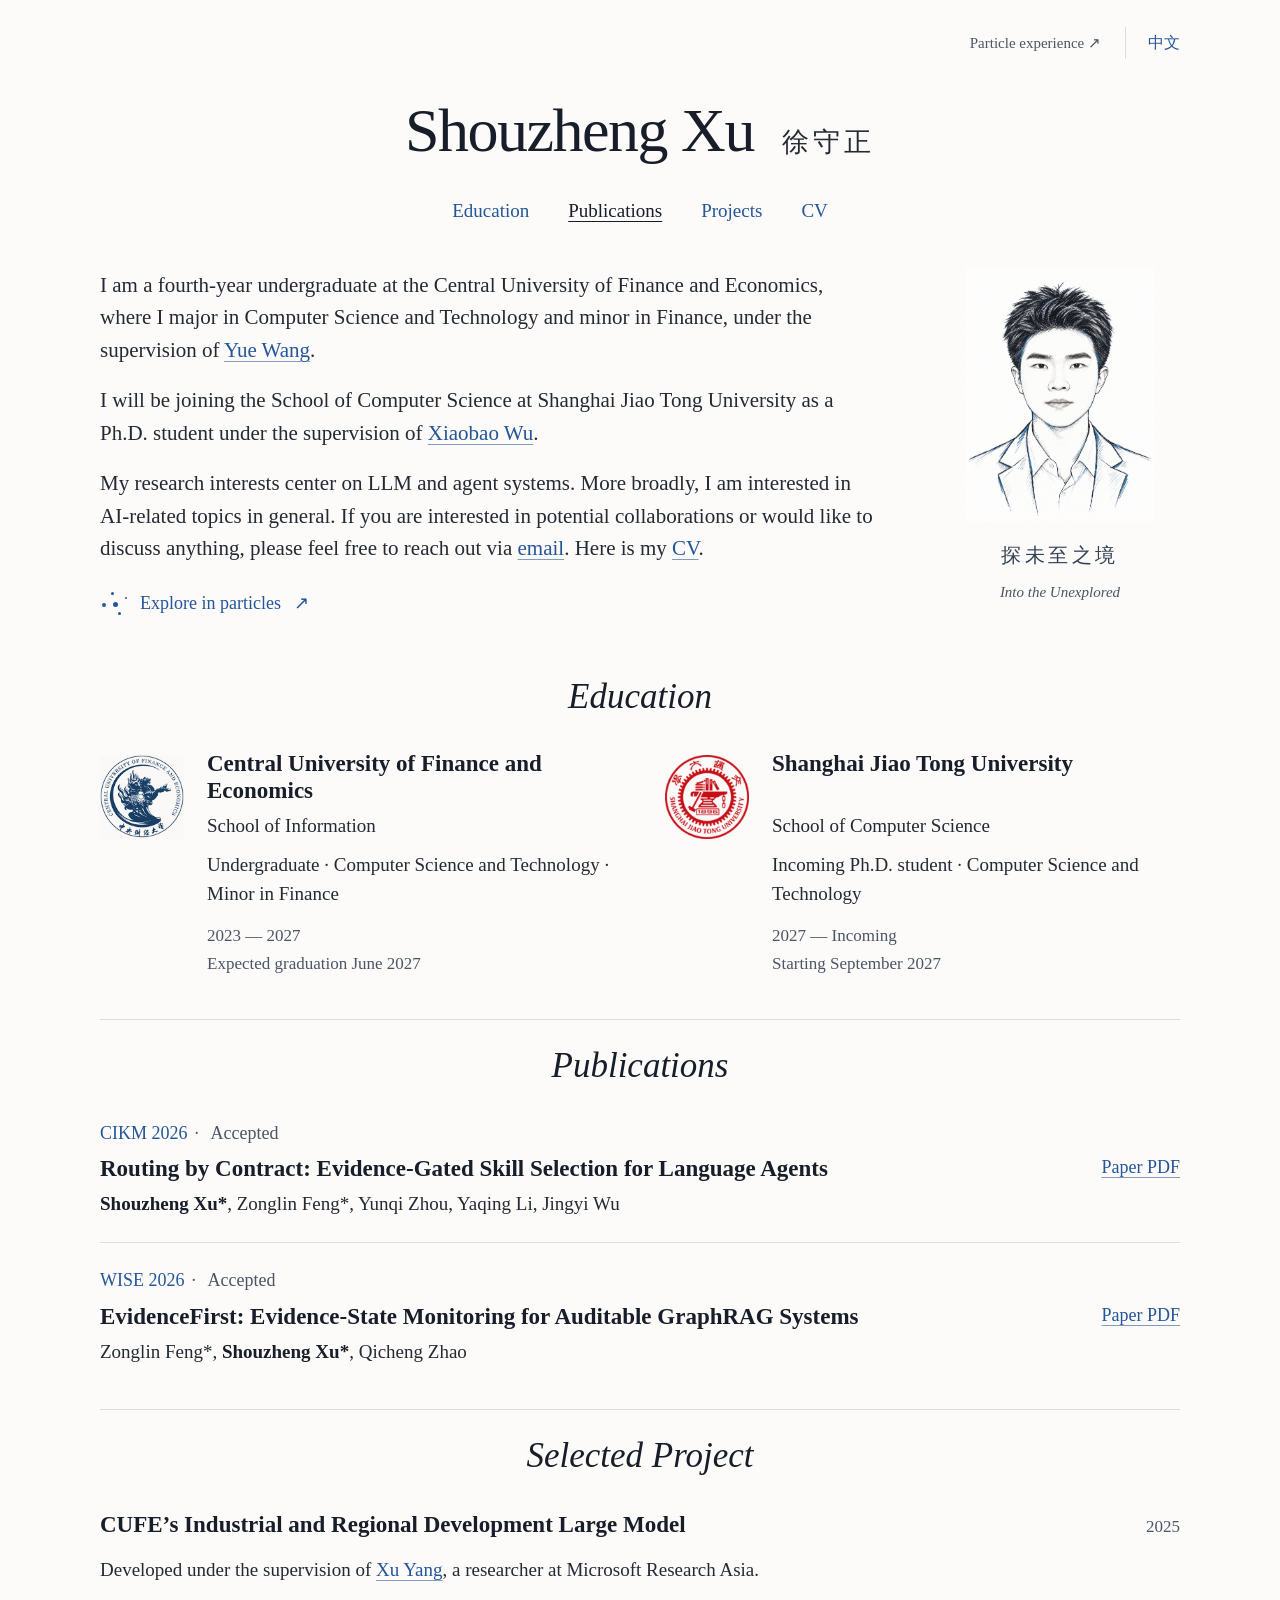
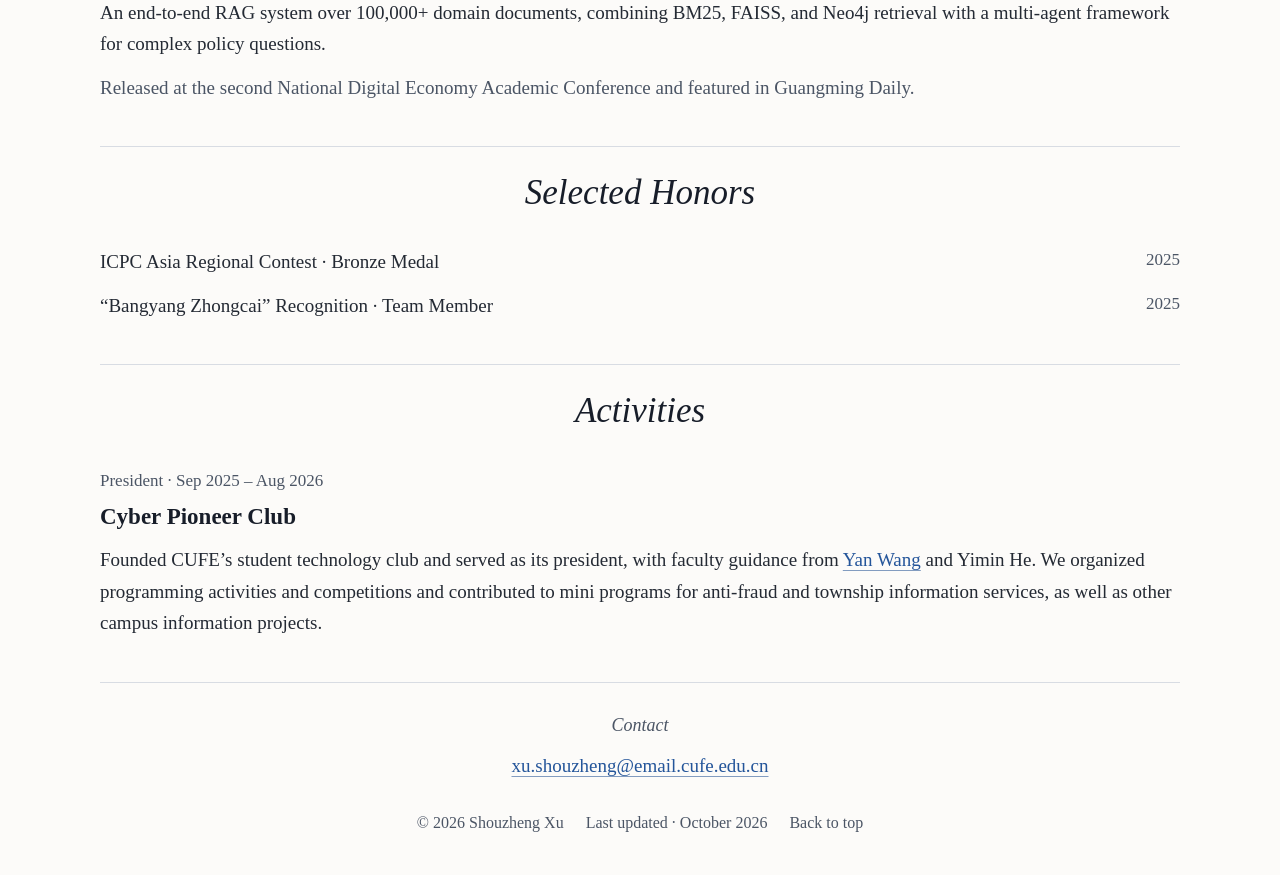
==== index.html @ 90532479 "Add private Umami analytics for site page views" ====
<!doctype html>
<html lang="en">
<head>
  <meta charset="utf-8">
  <meta name="viewport" content="width=device-width, initial-scale=1">
  <meta name="description" content="Shouzheng Xu, a computer science undergraduate at CUFE, interested in LLM and agent systems.">
  <meta name="theme-color" content="#fcfbf9">
  <meta property="og:title" content="Shouzheng Xu · 徐守正">
  <meta property="og:description" content="Research interests in LLM and agent systems.">
  <meta property="og:type" content="website">
  <meta property="og:url" content="https://shouzhengxu.github.io/">
  <link rel="canonical" href="https://shouzhengxu.github.io/">
  <link rel="icon" href="assets/favicon.svg?v=2" type="image/svg+xml">
  <link rel="stylesheet" href="typography.css?v=20261101">
  <link rel="stylesheet" href="styles.css?v=20261101">
  <script src="site.js?v=20261029" defer></script>
  <script src="analytics.js?v=20261102" defer></script>
  <title>Shouzheng Xu · 徐守正</title>
</head>
<body class="home-page">
  <a class="skip-link" href="#main"><span data-lang="en">Skip to content</span><span data-lang="zh">跳至正文</span></a>
  <header id="about" class="site-header" aria-labelledby="name">
    <div class="header-inner">
      <div class="page-tools"><a class="quiet-experience" href="experience.html"><span data-lang="en">Particle experience</span><span data-lang="zh">粒子漫游</span> <span aria-hidden="true">↗</span></a><button type="button" class="language-toggle" data-language-toggle aria-label="切换为中文">中文</button></div>

    </div>
  </header>

  <main id="main" class="page-shell">
    <section class="hero" aria-label="Introduction" data-label-en="Introduction" data-label-zh="个人简介">
      <div class="hero-heading">
      <h1 id="name">Shouzheng Xu<span class="chinese-name" lang="zh-CN">徐守正</span></h1>
      <nav aria-label="Main navigation" data-label-en="Main navigation" data-label-zh="主导航">
        <a href="#education"><span data-lang="en">Education</span><span data-lang="zh">教育经历</span></a>
        <a href="#research"><span data-lang="en">Publications</span><span data-lang="zh">学术论文</span></a>
        <a href="#projects"><span data-lang="en">Projects</span><span data-lang="zh">研究项目</span></a>
        <a href="cv.html"><span data-lang="en">CV</span><span data-lang="zh">简历</span></a>
      </nav>
      </div>
      <div class="hero-copy">
        <p class="bio"><span data-lang="en">I am a fourth-year undergraduate at the Central University of Finance and Economics, where I major in Computer Science and Technology and minor in Finance, under the supervision of <a href="https://scholar.google.com/citations?hl=zh-CN&amp;user=7Q6fTrMAAAAJ" target="_blank" rel="noopener noreferrer">Yue Wang</a>.</span><span data-lang="zh">我是中央财经大学计算机科学与技术专业的大四本科生，辅修金融学，导师为 <a href="https://scholar.google.com/citations?hl=zh-CN&amp;user=7Q6fTrMAAAAJ" target="_blank" rel="noopener noreferrer">王悦</a>老师。</span></p>
        <p class="next-step"><span data-lang="en">I will be joining the School of Computer Science at Shanghai Jiao Tong University as a Ph.D. student under the supervision of <a href="https://bobxwu.github.io/" target="_blank" rel="noopener noreferrer">Xiaobao Wu</a>.</span><span data-lang="zh">我将赴上海交通大学计算机学院攻读博士学位，在 <a href="https://bobxwu.github.io/" target="_blank" rel="noopener noreferrer">吴小宝</a>老师的指导下学习与研究。</span></p>
        <p class="research-intro"><span data-lang="en">My research interests center on LLM and agent systems. More broadly, I am interested in AI-related topics in general. If you are interested in potential collaborations or would like to discuss anything, please feel free to reach out via <a href="mailto:xu.shouzheng@email.cufe.edu.cn">email</a>. Here is my <a href="cv.html">CV</a>.</span><span data-lang="zh">我的研究兴趣主要围绕大语言模型与智能体系统，也广泛关注人工智能相关问题。欢迎通过<a href="mailto:xu.shouzheng@email.cufe.edu.cn">邮件</a>交流研究想法、探讨合作。这里是我的<a href="cv.html">简历</a>。</span></p>
        <a class="experience-link" href="experience.html"><span class="particle-mark" aria-hidden="true"><i></i><i></i><i></i><i></i><i></i></span><span data-lang="en">Explore in particles</span><span data-lang="zh">进入粒子空间</span><span class="link-arrow" aria-hidden="true">↗</span></a>
      </div>
      <figure class="hero-portrait"><a href="experience.html" aria-label="Explore the portrait in 3D particles" data-label-en="Explore the portrait in 3D particles" data-label-zh="在三维粒子中欣赏画像"><img src="assets/portrait-ink.png" alt="Ink portrait of Shouzheng Xu, with blue accents" data-alt-en="Ink portrait of Shouzheng Xu, with blue accents" data-alt-zh="徐守正的水墨肖像，以蓝色线条勾勒" width="1086" height="1448" fetchpriority="high"></a>
        <figcaption class="epigraph" aria-label="Personal motto" data-label-en="Personal motto" data-label-zh="座右铭">
          <blockquote lang="zh-CN">探未至之境</blockquote>
          <p data-lang="en">Into the Unexplored</p>
        </figcaption>
      </figure>
    </section>


    <section id="education" class="content-section" aria-labelledby="education-title">
      <div class="section-heading"><div><h2 id="education-title"><span data-lang="en">Education</span><span data-lang="zh">教育经历</span></h2></div></div>
      <div class="education-list">
        <article class="education-row">
          <img class="school-emblem" src="assets/cufe-emblem.jpg" alt="Central University of Finance and Economics emblem" data-alt-en="Central University of Finance and Economics emblem" data-alt-zh="中央财经大学校徽" width="250" height="250" loading="lazy">
          <div class="education-copy"><h3><span data-lang="en">Central University of Finance and Economics</span><span data-lang="zh">中央财经大学</span></h3><p class="school-faculty"><span data-lang="en">School of Information</span><span data-lang="zh">信息学院</span></p><p class="degree-line"><span data-lang="en">Undergraduate · Computer Science and Technology · Minor in Finance</span><span data-lang="zh">本科 · 计算机科学与技术 · 辅修金融学</span></p><span class="education-date">2023 — 2027</span><span class="admission-note"><span data-lang="en">Expected graduation June 2027</span><span data-lang="zh">预计于 2027 年 6 月毕业</span></span></div>
        </article>
        <article class="education-row">
          <img class="school-emblem" src="assets/sjtu-emblem.png" alt="Shanghai Jiao Tong University emblem" data-alt-en="Shanghai Jiao Tong University emblem" data-alt-zh="上海交通大学校徽" width="240" height="240" loading="lazy">
          <div class="education-copy"><h3><span data-lang="en">Shanghai Jiao Tong University</span><span data-lang="zh">上海交通大学</span></h3><p class="school-faculty"><span data-lang="en">School of Computer Science</span><span data-lang="zh">计算机学院</span></p><p class="degree-line"><span data-lang="en">Incoming Ph.D. student · Computer Science and Technology</span><span data-lang="zh">拟入学博士生 · 计算机科学与技术</span></p><span class="education-date"><span data-lang="en">2027 — Incoming</span><span data-lang="zh">2027 — 即将入学</span></span><span class="admission-note"><span data-lang="en">Starting September 2027</span><span data-lang="zh">将于 2027 年 9 月入学</span></span></div>
        </article>
      </div>
    </section>

    <section id="research" class="content-section" aria-labelledby="research-title">
      <div class="section-heading"><div><h2 id="research-title"><span data-lang="en">Publications</span><span data-lang="zh">学术论文</span></h2></div></div>

      <article class="paper">
        <div class="paper-copy">
          <div class="paper-meta"><span class="venue">CIKM 2026</span><span class="status"><span data-lang="en">Accepted</span><span data-lang="zh">已录用</span></span></div>
          <h3>Routing by Contract: Evidence-Gated Skill Selection for Language Agents</h3>
          <p class="paper-authors"><strong>Shouzheng Xu*</strong>, Zonglin Feng*, Yunqi Zhou, Yaqing Li, Jingyi Wu</p>
        </div>
        <a class="paper-link" href="assets/papers/routing-by-contract.pdf" target="_blank" rel="noopener noreferrer"><span data-lang="en">Paper PDF</span><span data-lang="zh">论文 PDF</span></a>
      </article>

      <article class="paper">
        <div class="paper-copy">
          <div class="paper-meta"><span class="venue">WISE 2026</span><span class="status"><span data-lang="en">Accepted</span><span data-lang="zh">已录用</span></span></div>
          <h3>EvidenceFirst: Evidence-State Monitoring for Auditable GraphRAG Systems</h3>
          <p class="paper-authors">Zonglin Feng*, <strong>Shouzheng Xu*</strong>, Qicheng Zhao</p>
        </div>
        <a class="paper-link" href="assets/papers/evidencefirst.pdf" target="_blank" rel="noopener noreferrer"><span data-lang="en">Paper PDF</span><span data-lang="zh">论文 PDF</span></a>
      </article>
    </section>

    <section id="projects" class="content-section" aria-labelledby="projects-title">
      <div class="section-heading"><h2 id="projects-title"><span data-lang="en">Selected Project</span><span data-lang="zh">代表项目</span></h2></div>
      <article class="project-entry">
        <div class="project-heading"><h3><span data-lang="en">CUFE’s Industrial and Regional Development Large Model</span><span data-lang="zh">中央财经大学区域与产业发展大模型</span></h3><time>2025</time></div>
        <p class="project-supervision"><span data-lang="en">Developed under the supervision of <a href="https://github.com/peteryang1" target="_blank" rel="noopener noreferrer">Xu Yang</a>, a researcher at Microsoft Research Asia.</span><span data-lang="zh">在微软亚洲研究院研究员 <a href="https://github.com/peteryang1" target="_blank" rel="noopener noreferrer">Xu Yang</a> 的指导下开展。</span></p>
        <p><span data-lang="en">An end-to-end RAG system over 100,000+ domain documents, combining BM25, FAISS, and Neo4j retrieval with a multi-agent framework for complex policy questions.</span><span data-lang="zh">面向十万余份领域文档构建端到端 RAG 系统，融合 BM25、FAISS 与 Neo4j 检索，并通过多智能体协作处理复杂政策问题。</span></p>
        <p class="project-outcome"><span data-lang="en">Released at the second National Digital Economy Academic Conference and featured in Guangming Daily.</span><span data-lang="zh">成果于第二届全国数字经济学术年会发布，获《光明日报》报道。</span></p>
      </article>
    </section>

    <div class="closing-sections">
      <section id="honors" class="content-section" aria-labelledby="honors-title"><div class="section-heading"><div><h2 id="honors-title"><span data-lang="en">Selected Honors</span><span data-lang="zh">主要荣誉</span></h2></div></div><ul class="honors-list"><li><span><span data-lang="en">ICPC Asia Regional Contest · Bronze Medal</span><span data-lang="zh">ICPC 亚洲区域赛 · 铜奖</span></span><time>2025</time></li><li><span><span data-lang="en">“Bangyang Zhongcai” Recognition · Team Member</span><span data-lang="zh">“榜样中财”称号 · 团队成员</span></span><time>2025</time></li></ul></section>
      <section id="community" class="content-section" aria-labelledby="community-title"><div class="section-heading"><h2 id="community-title"><span data-lang="en">Activities</span><span data-lang="zh">社团活动</span></h2></div><article class="community-entry"><span class="small-label"><span data-lang="en">President · Sep 2025 – Aug 2026</span><span data-lang="zh">社长 · 2025 年 9 月 — 2026 年 8 月</span></span><h3 id="community-name"><span data-lang="en">Cyber Pioneer Club</span><span data-lang="zh">Cyber 先锋社</span></h3><p><span data-lang="en">Founded CUFE’s student technology club and served as its president, with faculty guidance from <a href="https://scholar.google.com/citations?hl=zh-CN&amp;user=5prd2BQAAAAJ" target="_blank" rel="noopener noreferrer">Yan Wang</a> and Yimin He. We organized programming activities and competitions and contributed to mini programs for anti-fraud and township information services, as well as other campus information projects.</span><span data-lang="zh">创办中央财经大学 Cyber 先锋社并担任社长，指导老师为 <a href="https://scholar.google.com/citations?hl=zh-CN&amp;user=5prd2BQAAAAJ" target="_blank" rel="noopener noreferrer">王焱</a>和 Yimin He。我们组织编程活动与竞赛，参与反诈、乡镇信息服务小程序开发及其他校园信息化项目。</span></p></article></section>
    </div>

    <p class="contact-line"><span><span data-lang="en">Contact</span><span data-lang="zh">联系</span></span><a href="mailto:xu.shouzheng@email.cufe.edu.cn">xu.shouzheng@email.cufe.edu.cn</a></p>
  </main>
  <footer class="site-footer page-shell"><span>© 2026 Shouzheng Xu</span><span><span data-lang="en">Last updated · October 2026</span><span data-lang="zh">最近更新 · 2026 年 10 月</span></span><a href="#about"><span data-lang="en">Back to top</span><span data-lang="zh">返回顶部</span></a></footer>
</body>
</html>
---- typography.css ----
/* Use the visitor's installed face; the Office font is not redistributed. */
@font-face {
  font-family: "Huawen Zhongsong";
  src: local("STZhongsong"), local("华文中宋");
  font-style: normal;
  font-weight: 400 700;
  font-display: swap;
}
:root {
  --chinese: "Huawen Zhongsong", "STZhongsong", "华文中宋", "Songti SC", STSong, "Noto Serif CJK SC", SimSun, serif;
  --latin: Charter, "Bitstream Charter", "Sitka Text", Cambria, Georgia, var(--chinese);
}
---- styles.css ----
:root {
  --paper: #fcfbf9;
  --ink: #171d29;
  --body: #242a34;
  --muted: #4b5565;
  --blue: #24559a;
  --line: #d8dce3;
  --font: var(--latin);
}
* { box-sizing: border-box; }
html { scroll-behavior: smooth; scroll-padding-top: 36px; }
body { margin: 0; background: var(--paper); color: var(--body); font: 19px/1.65 var(--font); -webkit-font-smoothing: antialiased; }
::selection { background: #dce6f4; color: var(--ink); }
a { color: var(--blue); text-decoration-color: #829cc0; text-decoration-thickness: 1px; text-underline-offset: 4px; }
a:hover { color: var(--ink); text-decoration-color: currentColor; }
a:focus-visible, button:focus-visible { outline: 2px solid var(--blue); outline-offset: 5px; }
button { font: inherit; }
h1, h2, h3, p { margin: 0; }
h1, h2, h3 { color: var(--ink); }
h3 { font-size: 21px; font-weight: 600; line-height: 1.4; }
img { display: block; max-width: 100%; }
svg { display: block; }
[hidden] { display: none !important; }
html[lang="en"] [data-lang="zh"], html[lang="zh-CN"] [data-lang="en"] { display: none !important; }
html[lang="zh-CN"] { --font: var(--chinese); }
html[lang="zh-CN"] body { font-weight: 500; }

/* A paper-like page, with an ink portrait and a quiet personal epigraph. */
.page-shell, .header-inner { max-width: 1160px; padding-inline: 40px; margin-inline: auto; }
.header-inner { padding-top: 27px; text-align: center; }
.page-tools { display: flex; align-items: center; justify-content: flex-end; gap: 24px; margin-bottom: 36px; font-size: 15px; }
.quiet-experience { text-decoration: none; color: var(--muted); }
.quiet-experience:hover { color: var(--blue); }
.language-toggle { background: transparent; border: 0; border-left: 1px solid var(--line); padding: 3px 0 3px 22px; color: var(--blue); cursor: pointer; font: 16px/1.4 var(--latin); min-width: 54px; min-height: 32px; }
h1 { font: 400 58px/1.18 var(--latin); letter-spacing: -1.5px; display: flex; flex-wrap: wrap; align-items: baseline; gap: 8px 23px; }
.chinese-name { font: 500 24px/1.4 var(--chinese); letter-spacing: 3px; color: var(--body); white-space: nowrap; }
.hero-heading h1 { justify-content: center; font-size: 62px; line-height: 1.15; gap: 12px 28px; }
.hero-heading .chinese-name { font-size: 27px; letter-spacing: 4px; }
nav { display: flex; justify-content: center; flex-wrap: wrap; gap: 12px 39px; margin-top: 29px; }
nav a { color: var(--blue); font-size: 19px; text-decoration: none; white-space: nowrap; }
nav a:hover, nav a.active { color: var(--ink); text-decoration: underline; }
.skip-link { position: fixed; top: -70px; left: 20px; z-index: 20; background: var(--ink); color: #fff; padding: 8px 16px; }
.skip-link:focus { top: 12px; }
.hero { display: grid; grid-template-columns: minmax(0, 1fr) 240px; align-items: start; gap: 42px 62px; }
.hero-heading { grid-column: 1 / -1; }
.hero-copy { font-size: 21px; line-height: 1.55; }
.hero-copy p { text-wrap: pretty; }
.hero-portrait { margin: 0; align-self: start; }
.hero-portrait img { width: 100%; height: auto; }
.hero-portrait > a { display: block; width: 190px; margin: 0 auto; }
.experience-link { display: inline-flex; align-items: center; gap: 13px; margin-top: 25px; font-size: 18px; text-decoration: none; }
.experience-link:hover { text-decoration: underline; }
.link-arrow { display: inline-block; transition: transform .2s ease; }
.experience-link:hover .link-arrow { transform: translate(2px, -2px); }
.particle-mark { position: relative; width: 27px; height: 27px; display: inline-block; }
.particle-mark i { position: absolute; width: 3px; height: 3px; background: var(--blue); border-radius: 50%; }
.particle-mark i:nth-child(1) { left: 11px; top: 2px; }
.particle-mark i:nth-child(2) { left: 2px; top: 13px; width: 4px; height: 4px; }
.particle-mark i:nth-child(3) { left: 13px; top: 12px; width: 5px; height: 5px; }
.particle-mark i:nth-child(4) { right: 0; top: 7px; width: 2px; height: 2px; }
.particle-mark i:nth-child(5) { left: 18px; bottom: 2px; }
.epigraph { margin: 15px auto 0; text-align: center; }
.epigraph blockquote { font: 500 20px/1.8 var(--chinese); letter-spacing: .18em; color: #334255; margin: 0; }
.epigraph p { margin: 8px auto 0; color: var(--muted); font: italic 15px/1.5 var(--latin); text-wrap: pretty; }
html[lang="zh-CN"] .hero-copy { line-height: 1.9; }
html[lang="zh-CN"] .section-heading h2 { font-style: normal; font-size: 29px; letter-spacing: .12em; }
.hero-copy a, .project-supervision a, .community-entry a { white-space: nowrap; }
.next-step, .research-intro { margin-top: 18px; }
.content-section { padding-top: 47px; }
.content-section:not(#education) { margin-top: 43px; padding-top: 23px; border-top: 1px solid var(--line); }
.section-heading { position: relative; margin-bottom: 30px; text-align: center; }
.section-heading h2 { font-size: 35px; font-style: italic; font-weight: 400; line-height: 1.3; }
.education-list { display: grid; grid-template-columns: repeat(2, minmax(0, 1fr)); column-gap: 50px; }
.education-row { display: grid; grid-template-columns: 84px minmax(0, 1fr); grid-template-rows: subgrid; grid-row: span 5; column-gap: 23px; align-items: start; }
.education-copy { display: contents; }
.education-copy > * { grid-column: 2; }
.education-row h3 { grid-row: 1; }
.school-faculty { grid-row: 2; }
.degree-line { grid-row: 3; }
.education-date { grid-row: 4; }
.admission-note { grid-row: 5; }
.school-emblem { grid-column: 1; grid-row: 1 / -1; width: 84px; height: 84px; object-fit: contain; margin-top: 5px; mix-blend-mode: multiply; }
.education-row h3 { font-size: 23px; margin-bottom: 7px; line-height: 1.2; }
.education-row p { font-size: 19px; line-height: 1.5; }
.school-faculty { margin-bottom: 11px; }
.muted, .admission-note, .education-date { color: var(--muted); font-size: 17px; line-height: 1.5; }
.admission-note { display: block; margin-top: 2px; }
.education-date { display: block; margin-top: 15px; white-space: nowrap; }
.paper { display: grid; grid-template-columns: minmax(0, 1fr) auto; column-gap: 26px; row-gap: 5px; padding-bottom: 23px; margin-bottom: 23px; border-bottom: 1px solid var(--line); }
.paper:last-child { padding-bottom: 0; margin-bottom: 0; border: 0; }
.paper-copy { display: contents; }
.paper-meta { grid-column: 1; grid-row: 1; display: flex; flex-wrap: wrap; align-items: baseline; font-size: 18px; }
.paper-meta > span + span::before { content: ' · '; padding: 0 7px; color: var(--muted); }
.venue { color: var(--blue); font-weight: 400; }
.status { color: var(--muted); }
.paper h3, .paper-authors { font-family: var(--latin); grid-column: 1; }
.paper h3 { grid-row: 2; font-size: 23px; line-height: 1.35; text-wrap: pretty; }
.paper-authors { grid-row: 3; font-size: 19px; line-height: 1.55; }
.paper-authors strong { color: var(--ink); font-weight: 600; }
.paper-link { grid-column: 2; grid-row: 2; align-self: baseline; font-size: 18px; white-space: nowrap; }
.project-heading { display: grid; grid-template-columns: minmax(0, 1fr) auto; align-items: baseline; gap: 24px; margin-bottom: 13px; }
.project-heading h3 { font-size: 23px; }
.project-heading time { color: var(--muted); font-size: 17px; white-space: nowrap; }
.project-entry p { font-size: 19px; text-wrap: pretty; }
.project-supervision { margin-bottom: 12px; }
.project-outcome { color: var(--muted); margin-top: 12px; }
.honors-list { list-style: none; padding: 0; margin: 0; }
.honors-list li { display: flex; justify-content: space-between; gap: 24px; font-size: 19px; }
.honors-list li + li { margin-top: 13px; }
.honors-list time { color: var(--muted); font-size: 17px; white-space: nowrap; }
.small-label { color: var(--muted); font-size: 17px; }
.community-entry h3 { font-size: 23px; margin: 6px 0 11px; }
.community-entry p { font-size: 19px; text-wrap: pretty; }
.contact-line { display: flex; flex-direction: column; align-items: center; gap: 9px; margin-top: 44px; padding-top: 28px; border-top: 1px solid var(--line); font-size: 19px; text-align: center; }
.contact-line > span { color: var(--muted); font-size: 18px; font-style: italic; }
.contact-line a { overflow-wrap: anywhere; }
.site-footer { display: flex; flex-wrap: wrap; justify-content: center; gap: 8px 22px; padding-top: 29px; padding-bottom: 38px; color: var(--muted); font-size: 16px; text-align: center; }
.site-footer a { color: var(--muted); text-decoration: none; }
.site-footer a:hover { text-decoration: underline; }
/* The CV uses the same quiet typography in a printable document layout. */
.cv-shell { max-width: 960px; margin: auto; padding: 45px; }
.cv-tools { display: flex; align-items: center; justify-content: space-between; gap: 20px; margin-bottom: 30px; font-size: 17px; }
.cv-tools button { background: none; color: var(--blue); border: 0; padding: 0; cursor: pointer; font-size: 17px; text-decoration: underline; text-underline-offset: 4px; }
.cv-heading { display: grid; grid-template-columns: minmax(0, 1fr) 108px; gap: 32px; align-items: center; border-bottom: 1px solid var(--line); padding-bottom: 25px; }
.cv-heading h1 { font-size: 45px; }
.cv-heading p { font-size: 16px; margin-top: 15px; overflow-wrap: anywhere; }
.cv-portrait { width: 108px; height: auto; }
.cv-section { padding-top: 30px; }
.cv-section h2 { font-size: 28px; font-style: italic; font-weight: 400; line-height: 1.3; padding-bottom: 9px; border-bottom: 1px solid var(--line); margin-bottom: 18px; }
html[lang="zh-CN"] .cv-section h2 { font-style: normal; letter-spacing: .08em; }
.cv-item { margin-bottom: 20px; }
.cv-item h3 { font-size: 19px; }
.cv-item p, .cv-item li { font-size: 17px; }
.cv-item ul { padding-left: 22px; margin: 8px 0; }
.cv-meta { color: var(--muted); font-size: 16px; }
.cv-footer { font-size: 15px; margin-top: 28px; padding-top: 17px; border-top: 1px solid var(--line); color: var(--muted); }

@media (max-width: 1000px) {
  .hero { grid-template-columns: minmax(0, 1fr) 215px; column-gap: 35px; }
  .hero-portrait > a { width: 175px; }
  .hero-copy { font-size: 20px; }
  .education-list { column-gap: 30px; }
  .education-row { grid-template-columns: 62px minmax(0, 1fr); column-gap: 18px; }
  .school-emblem { width: 62px; height: 62px; }
  .education-row h3 { font-size: 21px; }
  .education-row p { font-size: 18px; }
}
@media (max-width: 800px) {
  .hero { grid-template-columns: minmax(0, 1fr) 200px; column-gap: 27px; }
  .hero-portrait > a { width: 165px; }
  .education-list { grid-template-columns: minmax(0, 1fr); gap: 26px; }
  .education-row { grid-template-columns: 68px minmax(0, 1fr); grid-template-rows: repeat(5, auto); grid-row: auto; column-gap: 23px; row-gap: 0; }
  .school-emblem { width: 68px; height: 68px; }
  .education-row + .education-row { border-top: 1px solid var(--line); padding-top: 26px; }
  .education-date { margin-top: 10px; }
}
@media (max-width: 720px) {
  html { scroll-padding-top: 24px; }
  .page-shell, .header-inner { padding-inline: 26px; }
  .header-inner { padding-top: 19px; }
  .page-tools { margin-bottom: 25px; font-size: 14px; }
  .hero-heading { display: contents; }
  .hero-heading h1 { grid-column: 1; grid-row: 1; justify-content: center; align-items: flex-start; align-self: center; flex-direction: column; font-size: clamp(36px, 6.8vw, 48px); gap: 12px; letter-spacing: -1px; }
  .hero-heading .chinese-name { font-size: 23px; }
  .hero-heading nav { grid-column: 1 / -1; grid-row: 3; margin-top: 0; padding-bottom: 21px; border-bottom: 1px solid var(--line); }
  nav { gap: 10px 28px; margin-top: 24px; }
  nav a { font-size: 17px; }
  .hero { grid-template-columns: minmax(0, 1fr) 126px; gap: 23px 23px; }
  .hero-portrait { display: contents; }
  .hero-portrait > a { grid-column: 2; grid-row: 1; width: 126px; align-self: center; }
  .hero-copy { grid-column: 1 / -1; grid-row: 4; font-size: 19px; line-height: 1.6; }
  .experience-link { margin-top: 22px; font-size: 17px; }
  .epigraph { grid-column: 1 / -1; grid-row: 2; margin: 0; }
  .epigraph blockquote { margin: 0 auto; font-size: 19px; letter-spacing: .15em; }
  .epigraph p { max-width: 440px; }
  .next-step, .research-intro { margin-top: 19px; }
  .content-section { padding-top: 38px; }
  .content-section:not(#education) { margin-top: 34px; padding-top: 24px; }
  .section-heading { margin-bottom: 25px; }
  .section-heading h2 { font-size: 31px; }
  .paper { column-gap: 16px; row-gap: 9px; }
  .paper-meta, .paper-link { font-size: 16px; }
  .paper h3, .paper-authors { grid-column: 1 / -1; }
  .paper h3 { font-size: 22px; }
  .paper-authors { font-size: 18px; }
  .paper-link { grid-row: 1; }
  .project-heading { gap: 18px; }
  .project-heading h3, .community-entry h3 { font-size: 22px; }
  .project-entry p, .community-entry p, .honors-list li { font-size: 18px; }
  .contact-line { margin-top: 35px; font-size: 18px; }
  .site-footer { gap: 8px 18px; padding-bottom: 30px; }
  .cv-shell { padding: 29px 26px; }
  .cv-tools { align-items: start; font-size: 16px; }
  .cv-tools button { font-size: 16px; }
  .cv-heading { grid-template-columns: minmax(0, 1fr) 80px; gap: 18px; align-items: start; }
  .cv-heading h1 { font-size: 37px; }
  .cv-heading .chinese-name { display: block; }
  .cv-portrait { width: 80px; }
}
@media (max-width: 520px) {
  .education-row { grid-template-columns: 42px minmax(0, 1fr); column-gap: 16px; }
  .school-emblem { width: 42px; height: 42px; }
  .epigraph blockquote { font-size: 18px; }
}
@media (max-width: 400px) {
  .page-shell, .header-inner { padding-inline: 22px; }
  nav { gap: 10px 15px; }
  nav a { font-size: 16px; }
  .hero { grid-template-columns: minmax(0, 1fr) 104px; column-gap: 18px; }
  .hero-heading h1 { font-size: 32px; }
  .hero-portrait > a { width: 104px; }
  .education-row { grid-template-columns: 34px minmax(0, 1fr); column-gap: 13px; }
  .school-emblem { width: 34px; height: 34px; }
  .paper { column-gap: 12px; }
  .cv-shell { padding-inline: 22px; }
  .cv-heading { grid-template-columns: minmax(0, 1fr) 64px; gap: 12px; }
  .cv-heading h1 { font-size: 32px; }
  .cv-heading .chinese-name { flex-basis: 100%; }
  .cv-portrait { width: 64px; }
}
@media (prefers-reduced-motion: reduce) { html { scroll-behavior: auto; } .link-arrow { transition: none; } }
@media print {
  .cv-tools, .cv-footer, .skip-link { display: none !important; }
  .cv-shell { padding: 0; max-width: none; }
  .cv-heading { grid-template-columns: minmax(0, 1fr) 65px; padding-bottom: 12px; }
  .cv-portrait { width: 65px; }
  .cv-heading h1 { font-size: 30px; }
  .cv-heading p, .cv-meta { font-size: 11px; }
  .cv-section { padding-top: 15px; }
  .cv-section h2 { font-size: 19px; margin-bottom: 10px; }
  .cv-item { break-inside: avoid; margin-bottom: 10px; }
  .cv-item h3 { font-size: 13px; }
  .cv-item p, .cv-item li, .cv-item > a { font-size: 11px; line-height: 1.55; }
  a { color: inherit; text-decoration: none; }
  body { background: #fff; color: #222; }
  @page { size: A4; margin: 15mm; }
}
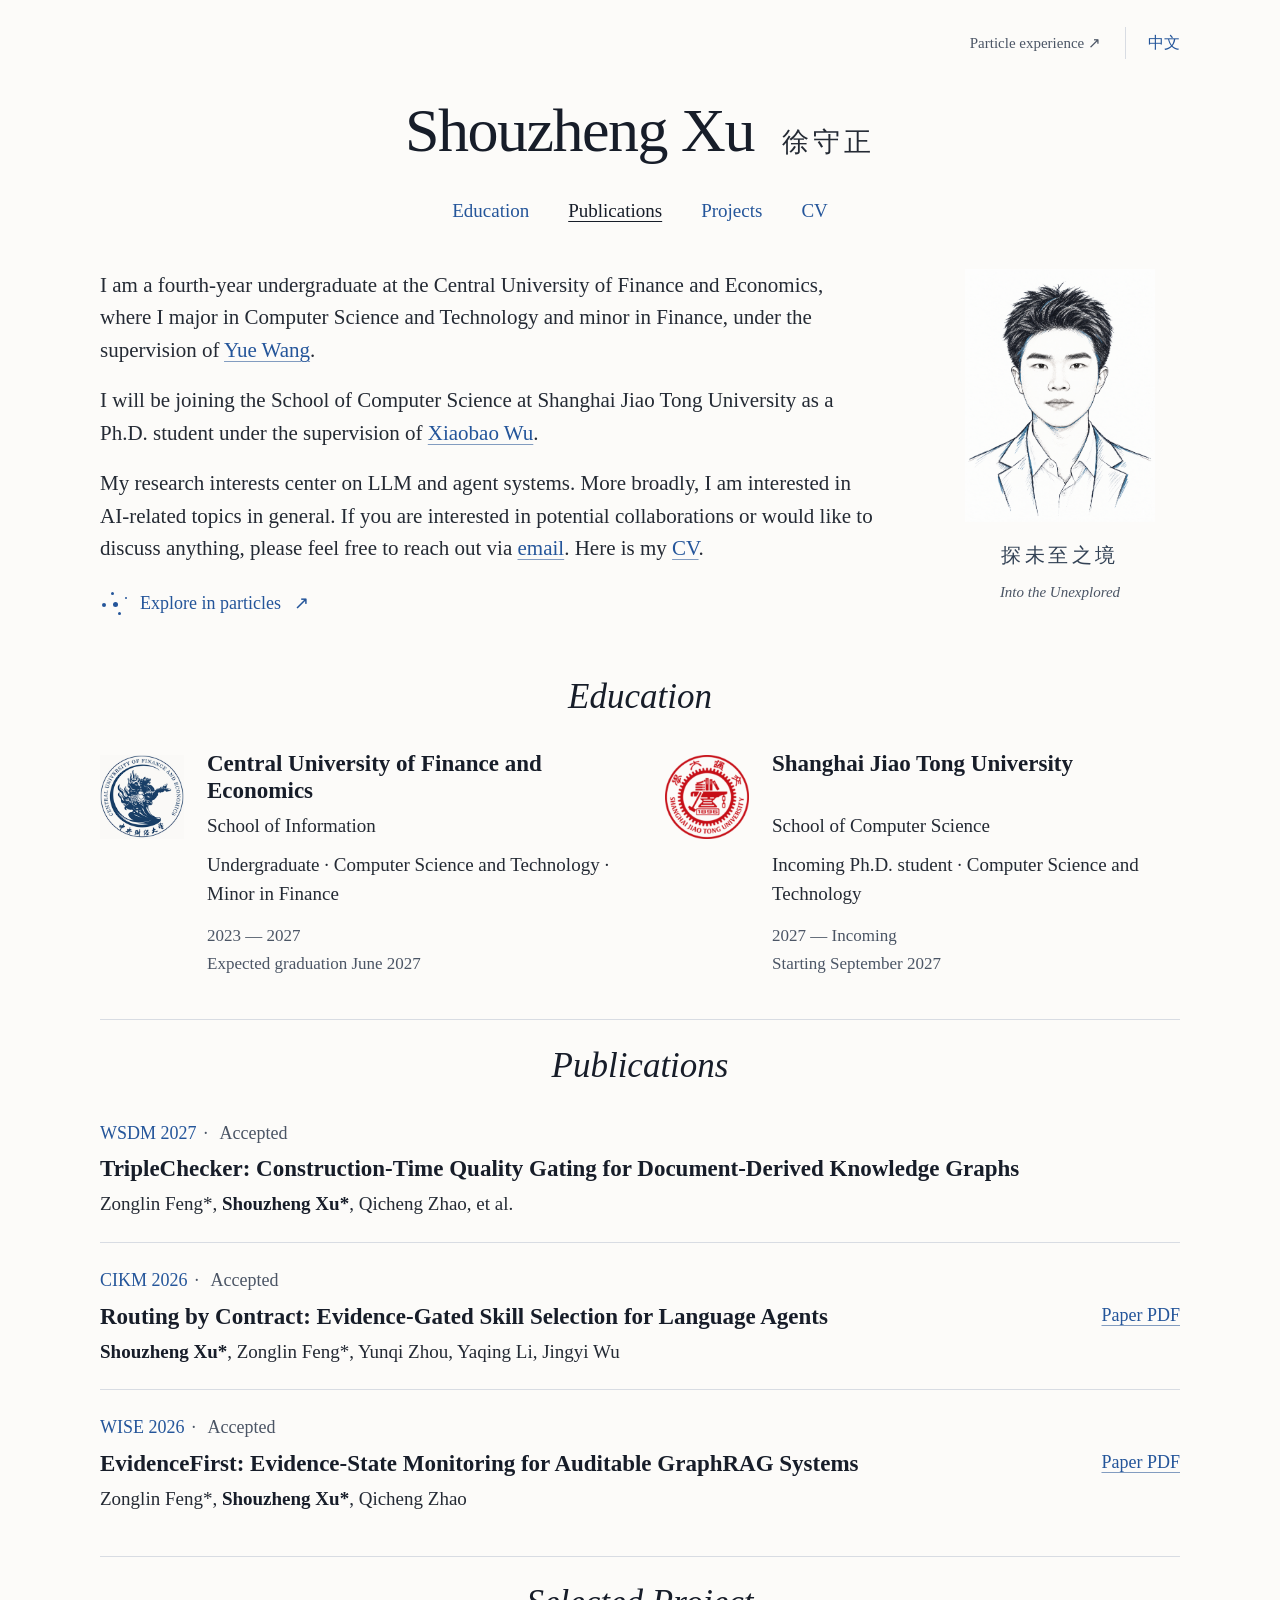
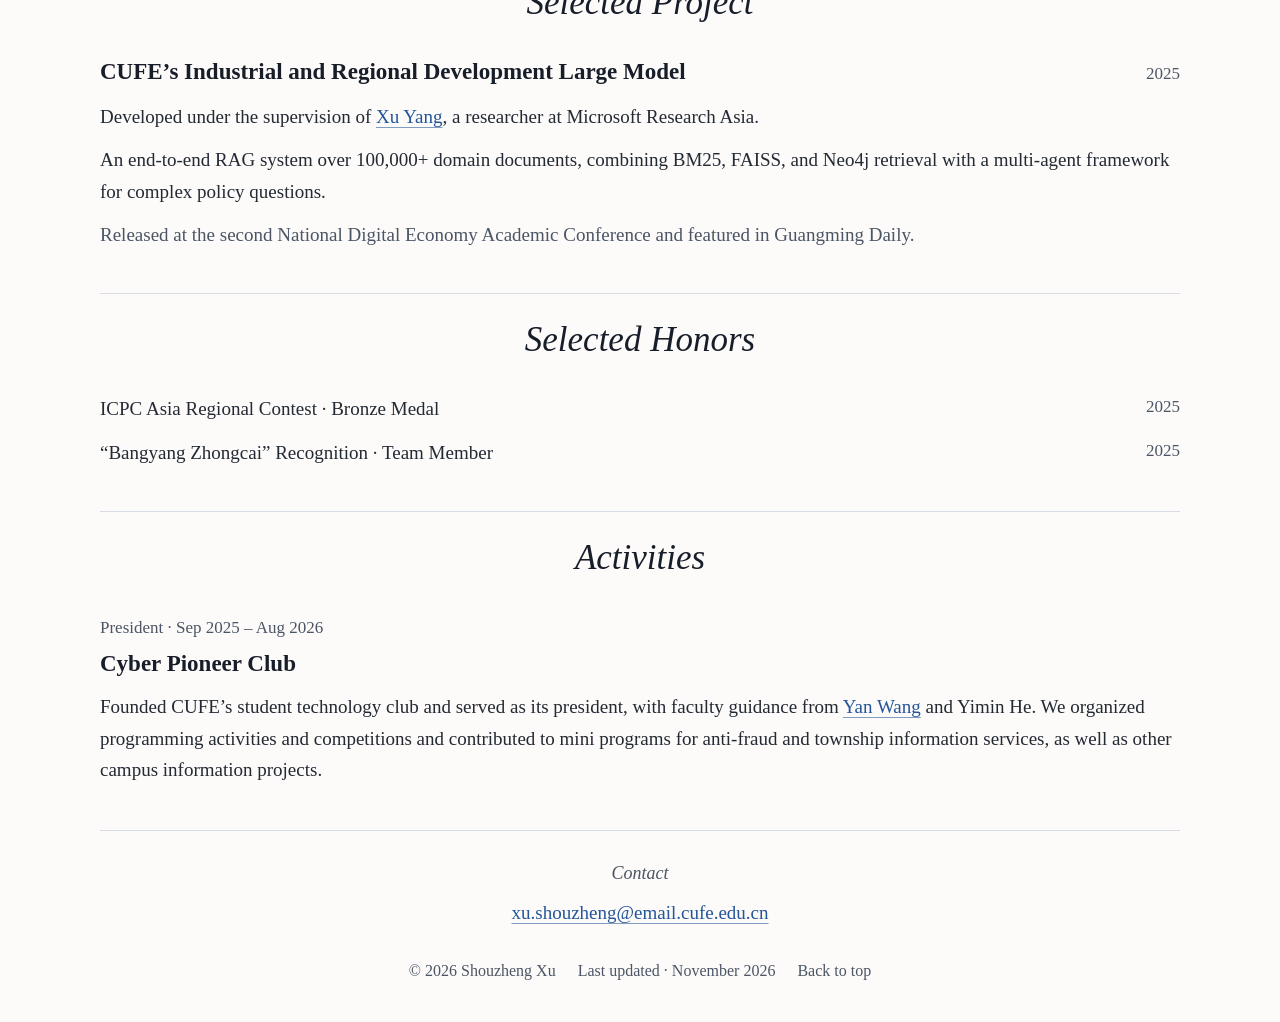
==== commit 546d8dbb: "Add accepted WSDM 2027 TripleChecker paper" ====
--- a/index.html
+++ b/index.html
@@ -71,6 +71,14 @@
 
       <article class="paper">
         <div class="paper-copy">
+          <div class="paper-meta"><span class="venue">WSDM 2027</span><span class="status"><span data-lang="en">Accepted</span><span data-lang="zh">已录用</span></span></div>
+          <h3>TripleChecker: Construction-Time Quality Gating for Document-Derived Knowledge Graphs</h3>
+          <p class="paper-authors">Zonglin Feng*, <strong>Shouzheng Xu*</strong>, Qicheng Zhao, et al.</p>
+        </div>
+      </article>
+
+      <article class="paper">
+        <div class="paper-copy">
           <div class="paper-meta"><span class="venue">CIKM 2026</span><span class="status"><span data-lang="en">Accepted</span><span data-lang="zh">已录用</span></span></div>
           <h3>Routing by Contract: Evidence-Gated Skill Selection for Language Agents</h3>
           <p class="paper-authors"><strong>Shouzheng Xu*</strong>, Zonglin Feng*, Yunqi Zhou, Yaqing Li, Jingyi Wu</p>
@@ -105,6 +113,6 @@
 
     <p class="contact-line"><span><span data-lang="en">Contact</span><span data-lang="zh">联系</span></span><a href="mailto:xu.shouzheng@email.cufe.edu.cn">xu.shouzheng@email.cufe.edu.cn</a></p>
   </main>
-  <footer class="site-footer page-shell"><span>© 2026 Shouzheng Xu</span><span><span data-lang="en">Last updated · October 2026</span><span data-lang="zh">最近更新 · 2026 年 10 月</span></span><a href="#about"><span data-lang="en">Back to top</span><span data-lang="zh">返回顶部</span></a></footer>
+  <footer class="site-footer page-shell"><span>© 2026 Shouzheng Xu</span><span><span data-lang="en">Last updated · November 2026</span><span data-lang="zh">最近更新 · 2026 年 11 月</span></span><a href="#about"><span data-lang="en">Back to top</span><span data-lang="zh">返回顶部</span></a></footer>
 </body>
 </html>
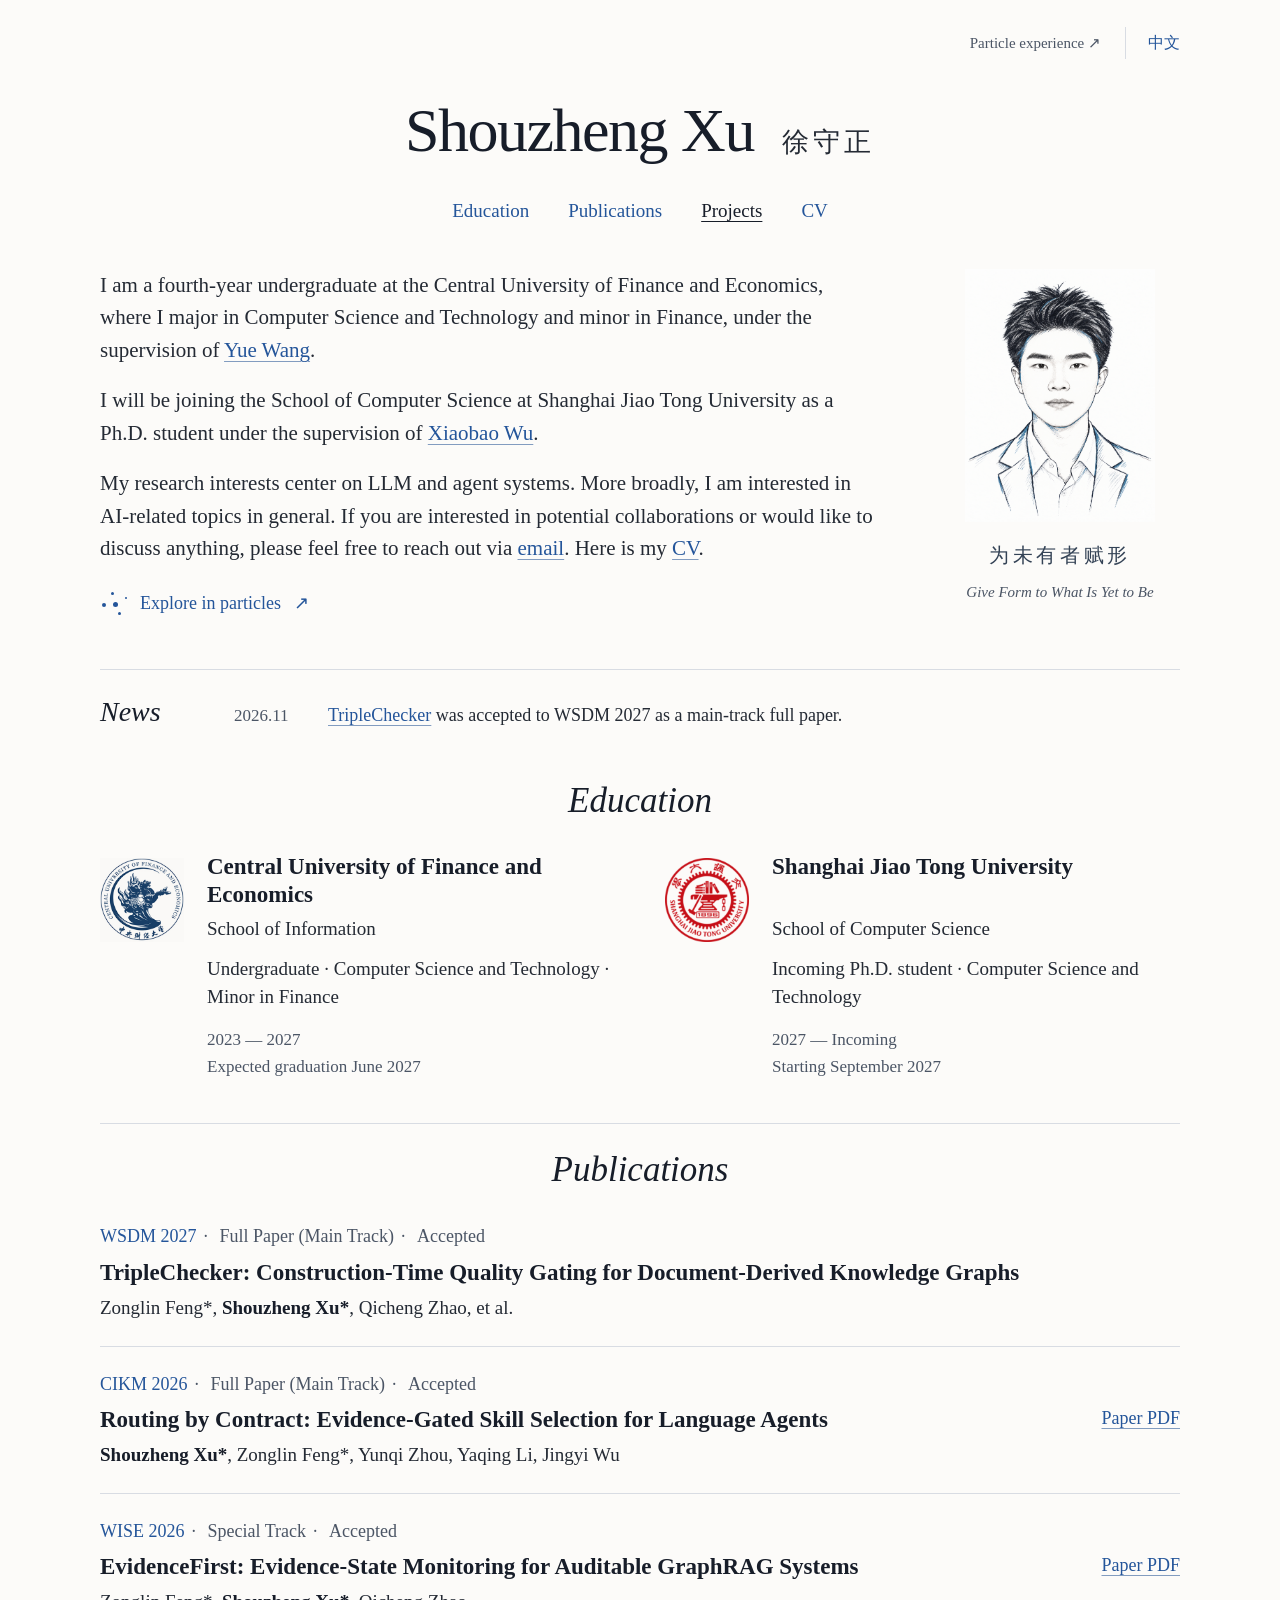
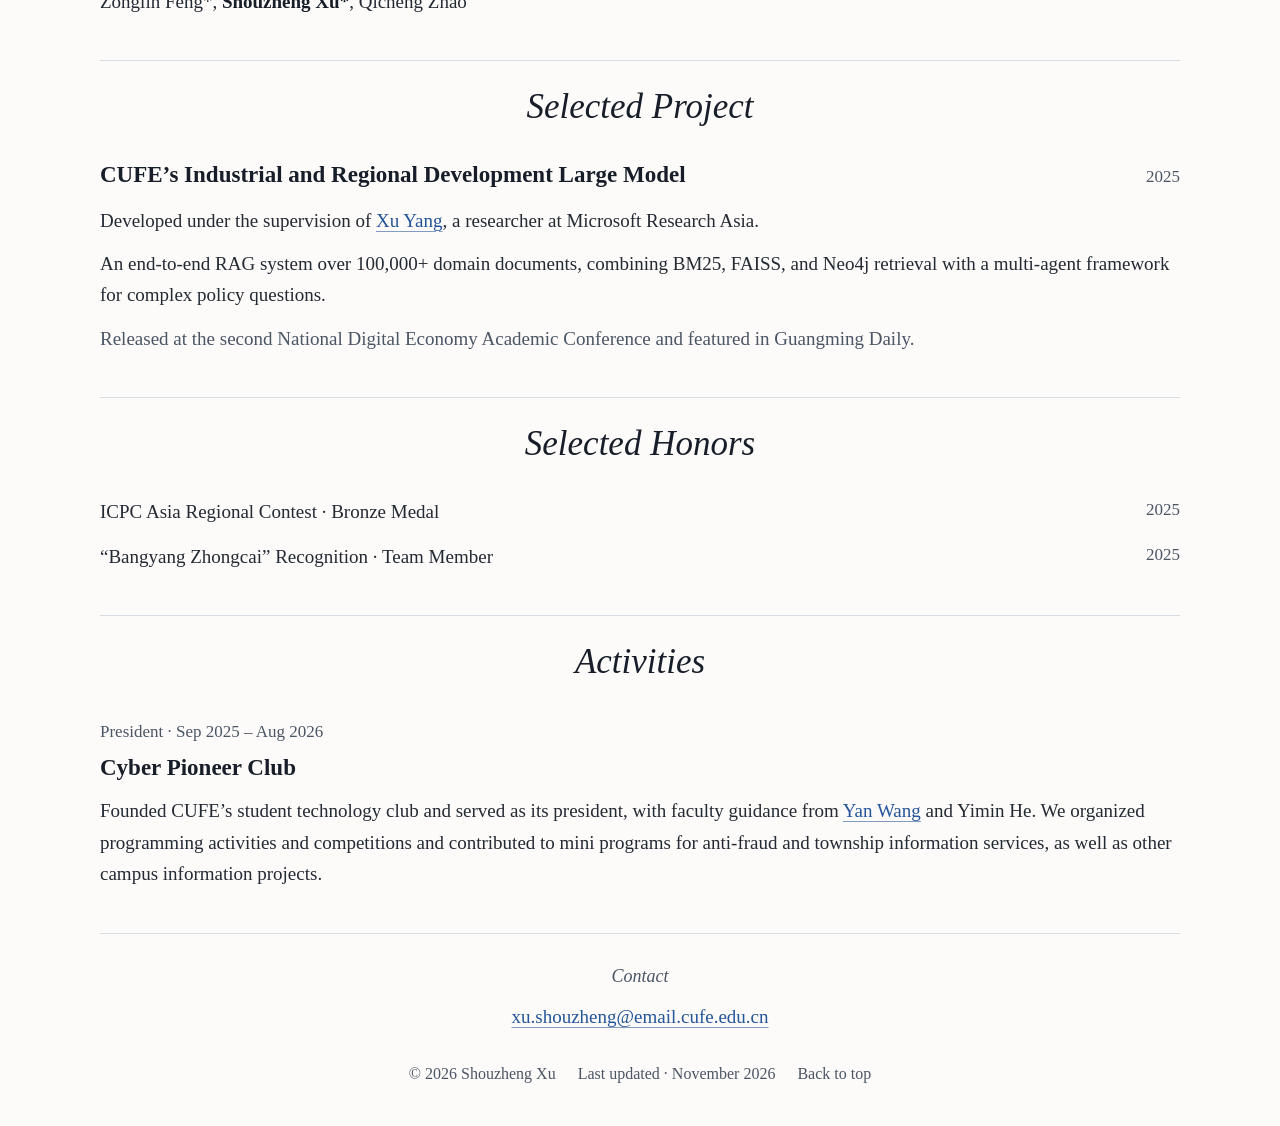
==== commit a5285228: "Add quiet news section, paper tracks, and creative motto" ====
--- a/index.html
+++ b/index.html
@@ -12,7 +12,7 @@
   <link rel="canonical" href="https://shouzhengxu.github.io/">
   <link rel="icon" href="assets/favicon.svg?v=2" type="image/svg+xml">
   <link rel="stylesheet" href="typography.css?v=20261101">
-  <link rel="stylesheet" href="styles.css?v=20261101">
+  <link rel="stylesheet" href="styles.css?v=20261104">
   <script src="site.js?v=20261029" defer></script>
   <script src="analytics.js?v=20261102" defer></script>
   <title>Shouzheng Xu · 徐守正</title>
@@ -45,12 +45,19 @@
       </div>
       <figure class="hero-portrait"><a href="experience.html" aria-label="Explore the portrait in 3D particles" data-label-en="Explore the portrait in 3D particles" data-label-zh="在三维粒子中欣赏画像"><img src="assets/portrait-ink.png" alt="Ink portrait of Shouzheng Xu, with blue accents" data-alt-en="Ink portrait of Shouzheng Xu, with blue accents" data-alt-zh="徐守正的水墨肖像，以蓝色线条勾勒" width="1086" height="1448" fetchpriority="high"></a>
         <figcaption class="epigraph" aria-label="Personal motto" data-label-en="Personal motto" data-label-zh="座右铭">
-          <blockquote lang="zh-CN">探未至之境</blockquote>
-          <p data-lang="en">Into the Unexplored</p>
+          <blockquote lang="zh-CN">为未有者赋形</blockquote>
+          <p data-lang="en">Give Form to What Is Yet to Be</p>
         </figcaption>
       </figure>
     </section>
 
+
+    <section id="news" class="news-section" aria-labelledby="news-title">
+      <h2 id="news-title"><span data-lang="en">News</span><span data-lang="zh">近况</span></h2>
+      <ul class="news-list">
+        <li><time datetime="2026-11">2026.11</time><p><span data-lang="en"><a href="#triplechecker">TripleChecker</a> was accepted to WSDM 2027 as a main-track full paper.</span><span data-lang="zh"><a href="#triplechecker">TripleChecker</a> 获 WSDM 2027 主会长文录用。</span></p></li>
+      </ul>
+    </section>
 
     <section id="education" class="content-section" aria-labelledby="education-title">
       <div class="section-heading"><div><h2 id="education-title"><span data-lang="en">Education</span><span data-lang="zh">教育经历</span></h2></div></div>
@@ -69,9 +76,9 @@
     <section id="research" class="content-section" aria-labelledby="research-title">
       <div class="section-heading"><div><h2 id="research-title"><span data-lang="en">Publications</span><span data-lang="zh">学术论文</span></h2></div></div>
 
-      <article class="paper">
+      <article class="paper" id="triplechecker">
         <div class="paper-copy">
-          <div class="paper-meta"><span class="venue">WSDM 2027</span><span class="status"><span data-lang="en">Accepted</span><span data-lang="zh">已录用</span></span></div>
+          <div class="paper-meta"><span class="venue">WSDM 2027</span><span class="paper-track"><span data-lang="en">Full Paper (Main Track)</span><span data-lang="zh">主会长文</span></span><span class="status"><span data-lang="en">Accepted</span><span data-lang="zh">已录用</span></span></div>
           <h3>TripleChecker: Construction-Time Quality Gating for Document-Derived Knowledge Graphs</h3>
           <p class="paper-authors">Zonglin Feng*, <strong>Shouzheng Xu*</strong>, Qicheng Zhao, et al.</p>
         </div>
@@ -79,7 +86,7 @@
 
       <article class="paper">
         <div class="paper-copy">
-          <div class="paper-meta"><span class="venue">CIKM 2026</span><span class="status"><span data-lang="en">Accepted</span><span data-lang="zh">已录用</span></span></div>
+          <div class="paper-meta"><span class="venue">CIKM 2026</span><span class="paper-track"><span data-lang="en">Full Paper (Main Track)</span><span data-lang="zh">主会长文</span></span><span class="status"><span data-lang="en">Accepted</span><span data-lang="zh">已录用</span></span></div>
           <h3>Routing by Contract: Evidence-Gated Skill Selection for Language Agents</h3>
           <p class="paper-authors"><strong>Shouzheng Xu*</strong>, Zonglin Feng*, Yunqi Zhou, Yaqing Li, Jingyi Wu</p>
         </div>
@@ -88,7 +95,7 @@
 
       <article class="paper">
         <div class="paper-copy">
-          <div class="paper-meta"><span class="venue">WISE 2026</span><span class="status"><span data-lang="en">Accepted</span><span data-lang="zh">已录用</span></span></div>
+          <div class="paper-meta"><span class="venue">WISE 2026</span><span class="paper-track"><span data-lang="en">Special Track</span><span data-lang="zh">专题轨道</span></span><span class="status"><span data-lang="en">Accepted</span><span data-lang="zh">已录用</span></span></div>
           <h3>EvidenceFirst: Evidence-State Monitoring for Auditable GraphRAG Systems</h3>
           <p class="paper-authors">Zonglin Feng*, <strong>Shouzheng Xu*</strong>, Qicheng Zhao</p>
         </div>
--- a/styles.css
+++ b/styles.css
@@ -66,6 +66,14 @@
 html[lang="zh-CN"] .section-heading h2 { font-style: normal; font-size: 29px; letter-spacing: .12em; }
 .hero-copy a, .project-supervision a, .community-entry a { white-space: nowrap; }
 .next-step, .research-intro { margin-top: 18px; }
+.news-section { display: grid; grid-template-columns: 110px minmax(0, 1fr); gap: 24px; align-items: baseline; margin-top: 42px; padding-top: 24px; border-top: 1px solid var(--line); }
+.news-section h2 { font-size: 28px; font-style: italic; font-weight: 400; line-height: 1.3; }
+html[lang="zh-CN"] .news-section h2 { font-size: 25px; font-style: normal; letter-spacing: .1em; }
+.news-list { list-style: none; margin: 0; padding: 0; }
+.news-list li { display: grid; grid-template-columns: 78px minmax(0, 1fr); gap: 16px; align-items: baseline; font-size: 18px; }
+.news-list li + li { margin-top: 12px; }
+.news-list time { color: var(--muted); font: 17px/1.5 var(--latin); white-space: nowrap; }
+.news-list p { text-wrap: pretty; }
 .content-section { padding-top: 47px; }
 .content-section:not(#education) { margin-top: 43px; padding-top: 23px; border-top: 1px solid var(--line); }
 .section-heading { position: relative; margin-bottom: 30px; text-align: center; }
@@ -92,7 +100,7 @@
 .paper-meta { grid-column: 1; grid-row: 1; display: flex; flex-wrap: wrap; align-items: baseline; font-size: 18px; }
 .paper-meta > span + span::before { content: ' · '; padding: 0 7px; color: var(--muted); }
 .venue { color: var(--blue); font-weight: 400; }
-.status { color: var(--muted); }
+.status, .paper-track { color: var(--muted); }
 .paper h3, .paper-authors { font-family: var(--latin); grid-column: 1; }
 .paper h3 { grid-row: 2; font-size: 23px; line-height: 1.35; text-wrap: pretty; }
 .paper-authors { grid-row: 3; font-size: 19px; line-height: 1.55; }
@@ -174,12 +182,18 @@
   .epigraph blockquote { margin: 0 auto; font-size: 19px; letter-spacing: .15em; }
   .epigraph p { max-width: 440px; }
   .next-step, .research-intro { margin-top: 19px; }
+  .news-section { grid-template-columns: minmax(0, 1fr); gap: 14px; margin-top: 34px; }
+  .news-section h2 { font-size: 26px; }
+  .news-list li { grid-template-columns: 68px minmax(0, 1fr); gap: 14px; }
   .content-section { padding-top: 38px; }
   .content-section:not(#education) { margin-top: 34px; padding-top: 24px; }
   .section-heading { margin-bottom: 25px; }
   .section-heading h2 { font-size: 31px; }
   .paper { column-gap: 16px; row-gap: 9px; }
   .paper-meta, .paper-link { font-size: 16px; }
+  .paper-meta { grid-column: 1 / -1; }
+  .paper-meta .paper-track { order: 1; flex-basis: 100%; margin-top: 3px; line-height: 1.5; }
+  .paper-meta .paper-track::before { content: none; }
   .paper h3, .paper-authors { grid-column: 1 / -1; }
   .paper h3 { font-size: 22px; }
   .paper-authors { font-size: 18px; }
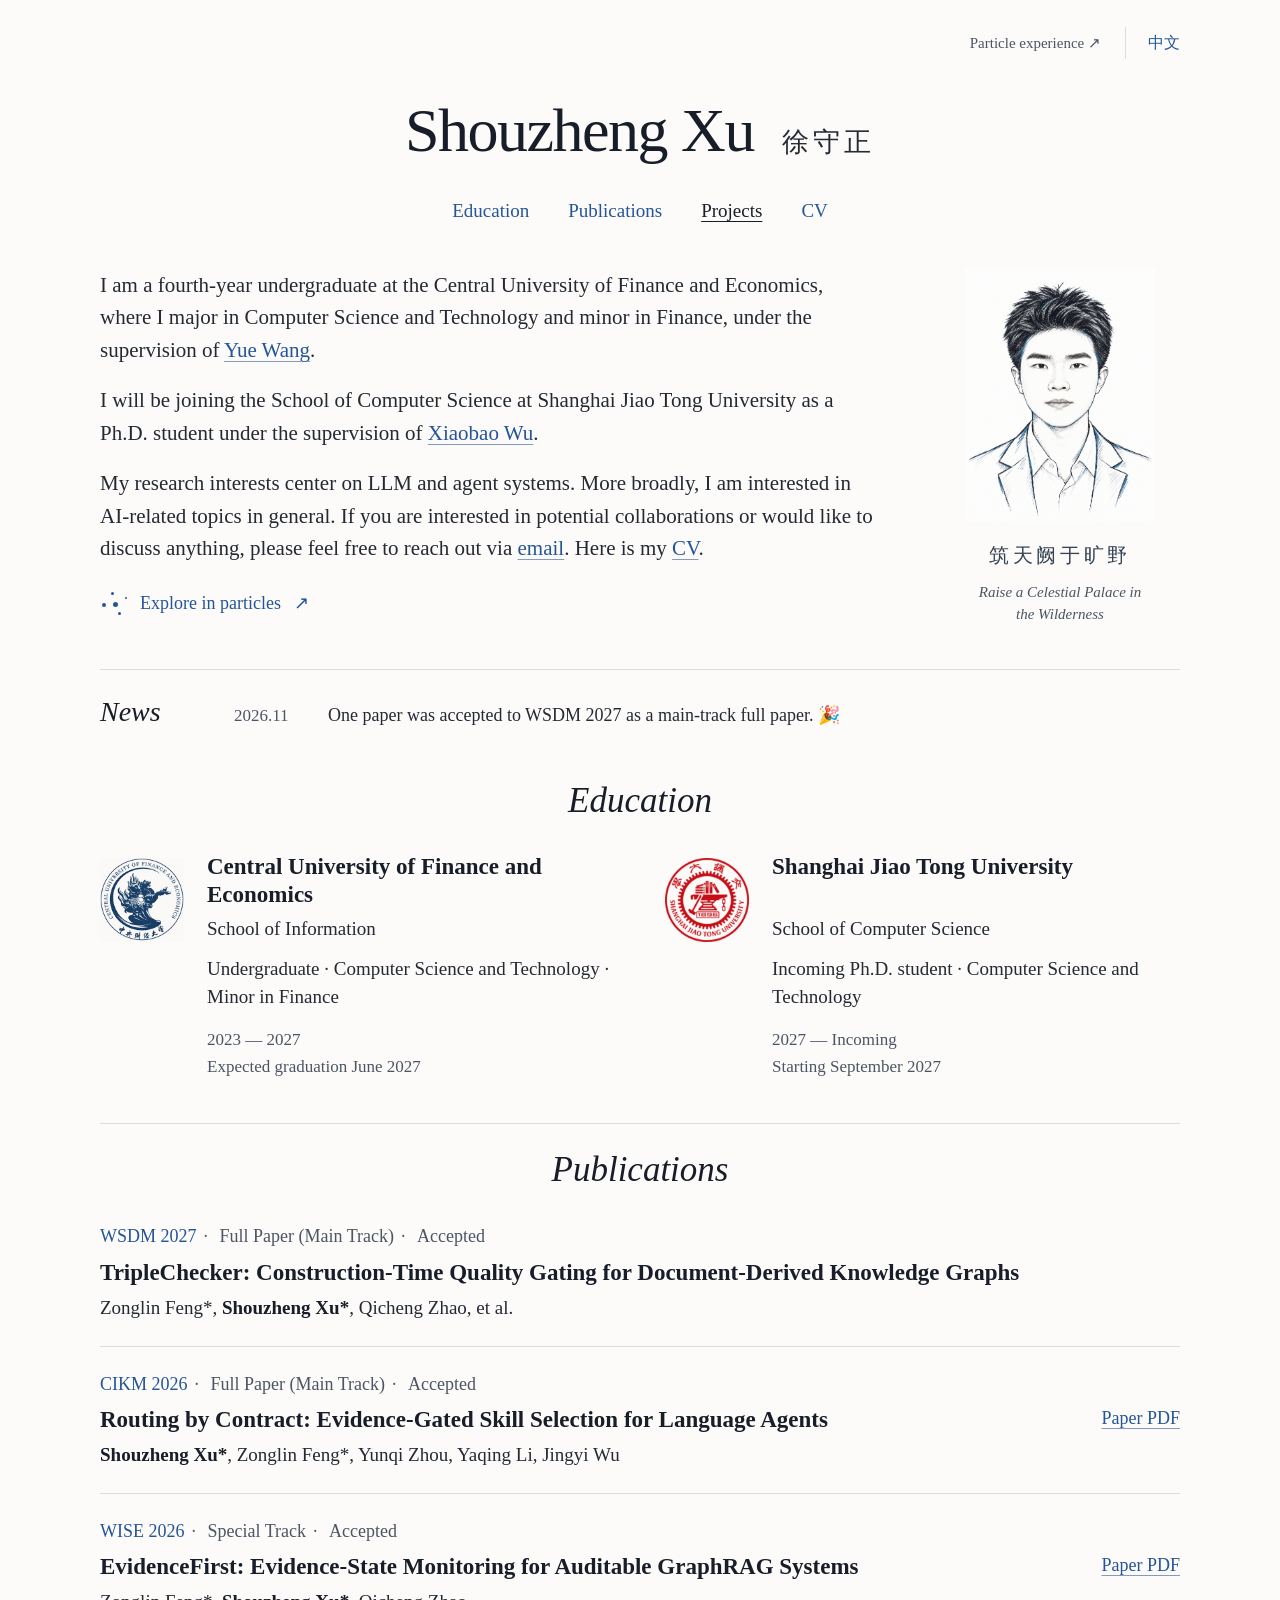
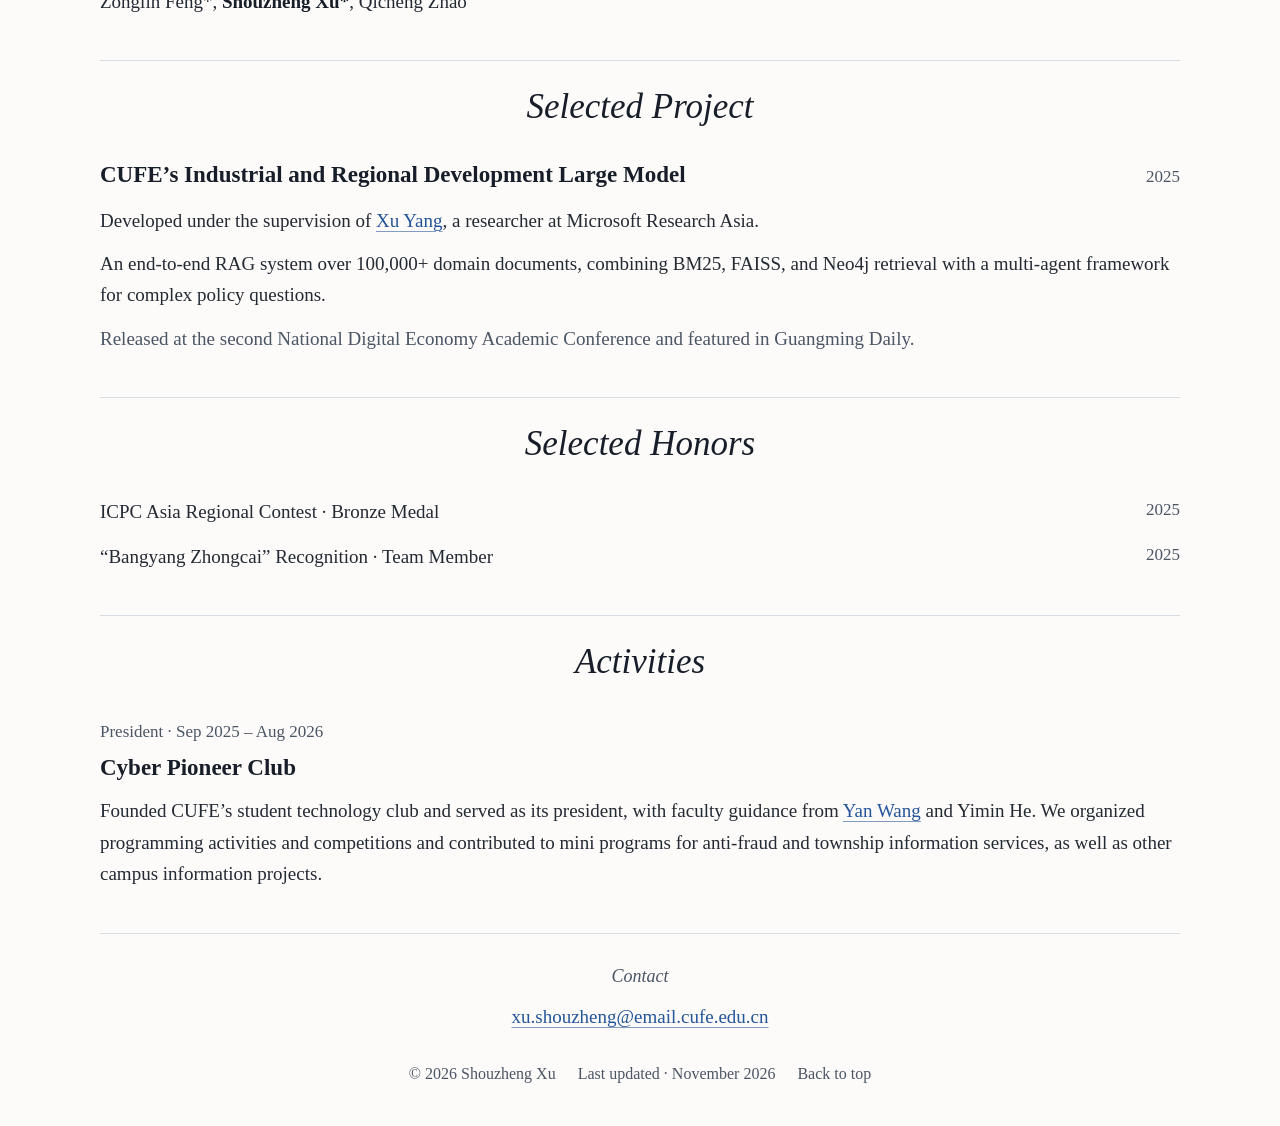
==== commit 5b59701a: "Update personal motto and simplify acceptance news" ====
--- a/index.html
+++ b/index.html
@@ -45,8 +45,8 @@
       </div>
       <figure class="hero-portrait"><a href="experience.html" aria-label="Explore the portrait in 3D particles" data-label-en="Explore the portrait in 3D particles" data-label-zh="在三维粒子中欣赏画像"><img src="assets/portrait-ink.png" alt="Ink portrait of Shouzheng Xu, with blue accents" data-alt-en="Ink portrait of Shouzheng Xu, with blue accents" data-alt-zh="徐守正的水墨肖像，以蓝色线条勾勒" width="1086" height="1448" fetchpriority="high"></a>
         <figcaption class="epigraph" aria-label="Personal motto" data-label-en="Personal motto" data-label-zh="座右铭">
-          <blockquote lang="zh-CN">为未有者赋形</blockquote>
-          <p data-lang="en">Give Form to What Is Yet to Be</p>
+          <blockquote lang="zh-CN">筑天阙于旷野</blockquote>
+          <p data-lang="en">Raise a Celestial Palace in the Wilderness</p>
         </figcaption>
       </figure>
     </section>
@@ -55,7 +55,7 @@
     <section id="news" class="news-section" aria-labelledby="news-title">
       <h2 id="news-title"><span data-lang="en">News</span><span data-lang="zh">近况</span></h2>
       <ul class="news-list">
-        <li><time datetime="2026-11">2026.11</time><p><span data-lang="en"><a href="#triplechecker">TripleChecker</a> was accepted to WSDM 2027 as a main-track full paper.</span><span data-lang="zh"><a href="#triplechecker">TripleChecker</a> 获 WSDM 2027 主会长文录用。</span></p></li>
+        <li><time datetime="2026-11">2026.11</time><p><span data-lang="en">One paper was accepted to WSDM 2027 as a main-track full paper. 🎉</span><span data-lang="zh">一篇论文获 WSDM 2027 主会长文录用。🎉</span></p></li>
       </ul>
     </section>
 
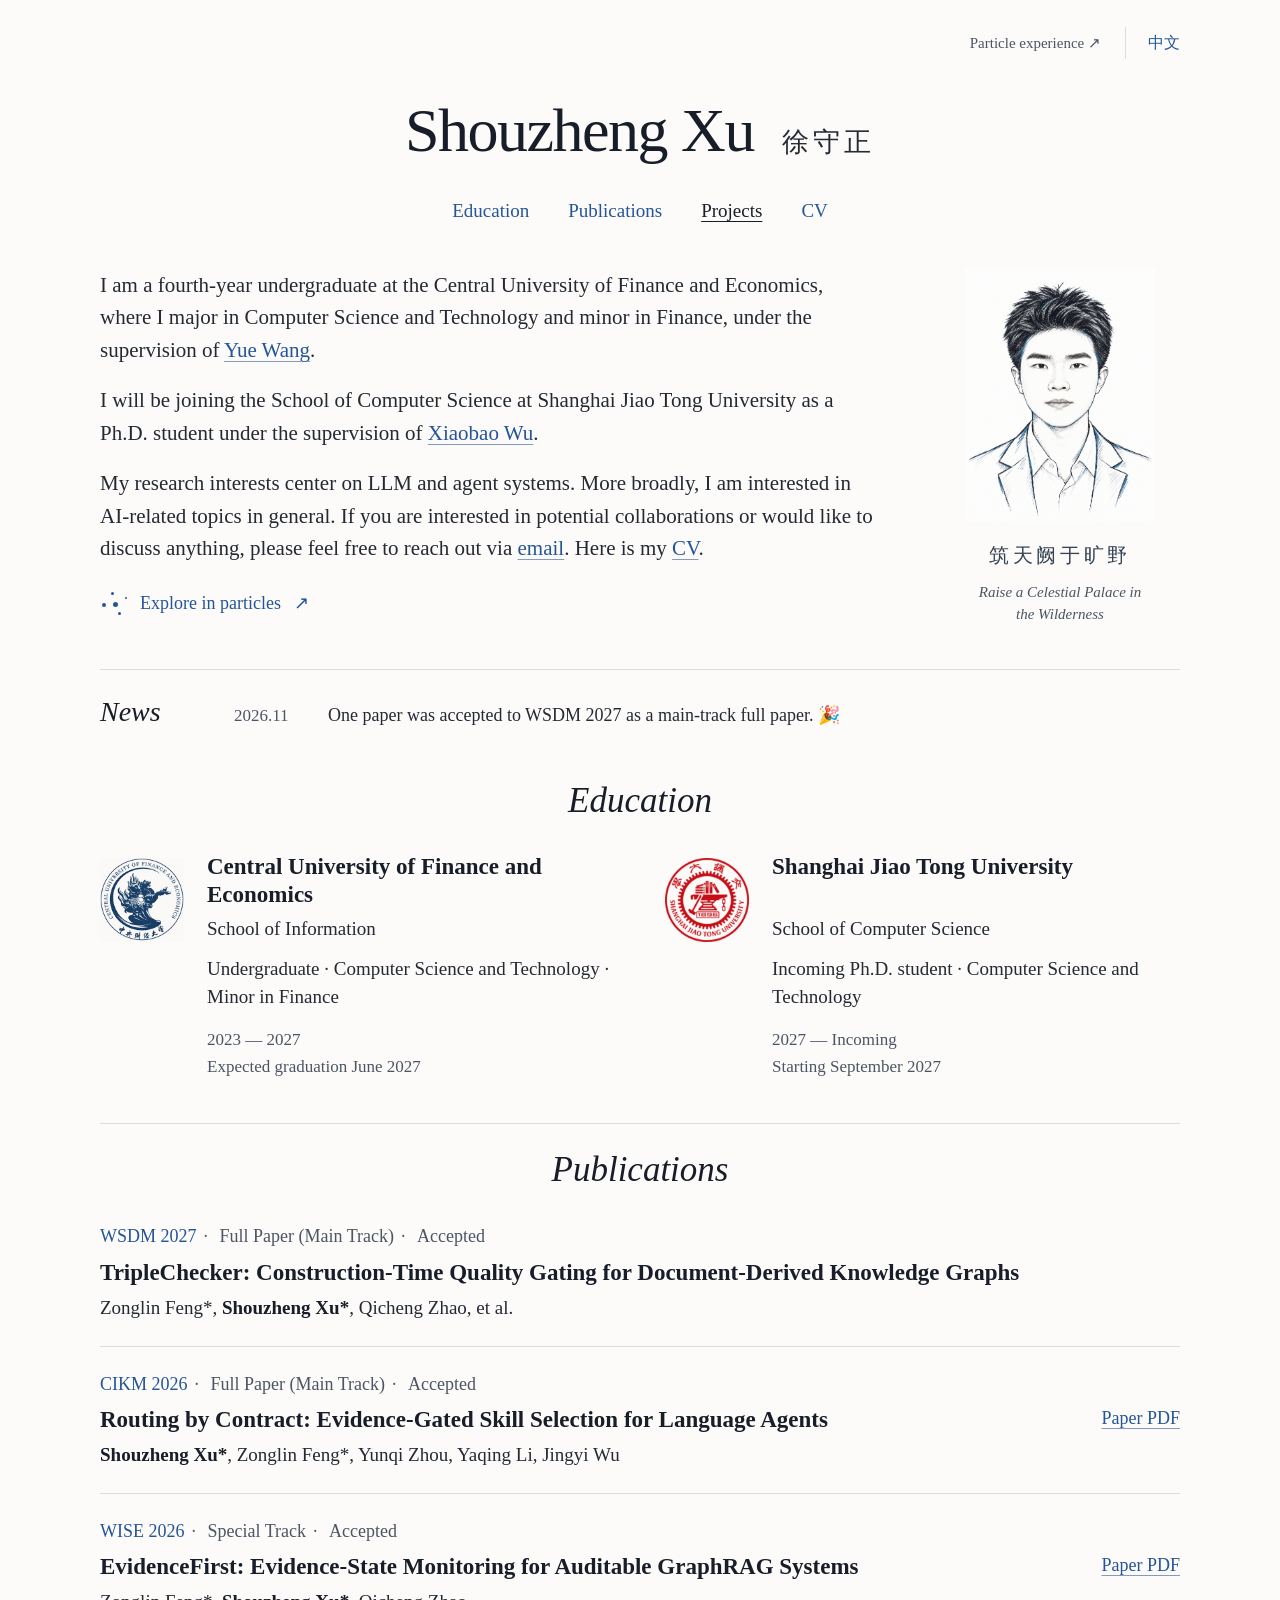
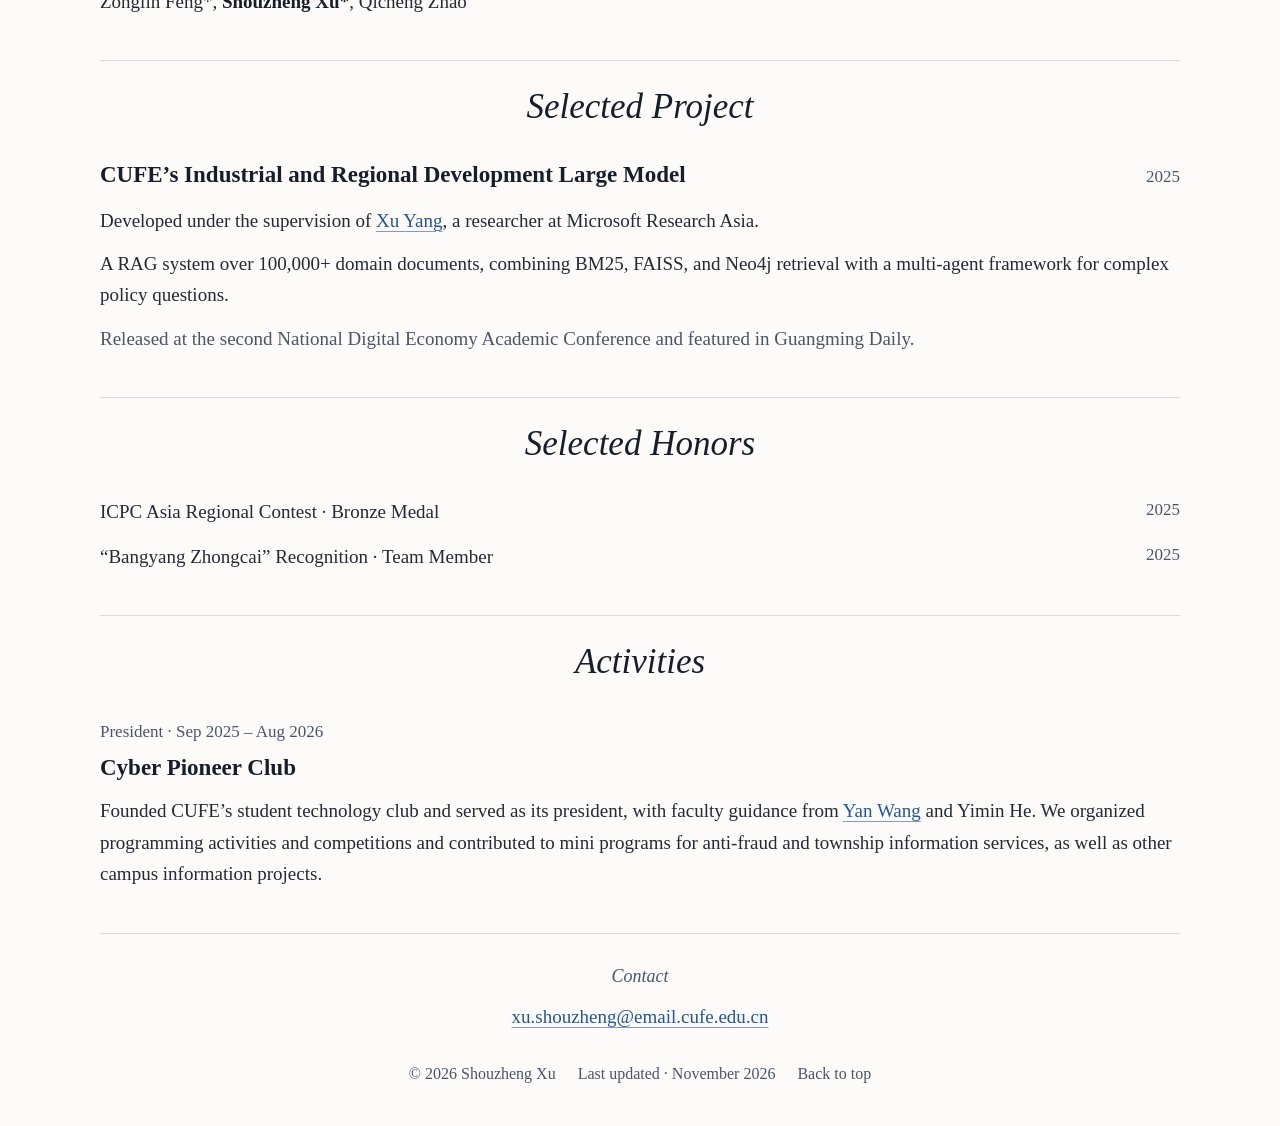
==== commit 13a9127f: "Simplify the RAG project description" ====
--- a/index.html
+++ b/index.html
@@ -107,15 +107,15 @@
       <div class="section-heading"><h2 id="projects-title"><span data-lang="en">Selected Project</span><span data-lang="zh">代表项目</span></h2></div>
       <article class="project-entry">
         <div class="project-heading"><h3><span data-lang="en">CUFE’s Industrial and Regional Development Large Model</span><span data-lang="zh">中央财经大学区域与产业发展大模型</span></h3><time>2025</time></div>
-        <p class="project-supervision"><span data-lang="en">Developed under the supervision of <a href="https://github.com/peteryang1" target="_blank" rel="noopener noreferrer">Xu Yang</a>, a researcher at Microsoft Research Asia.</span><span data-lang="zh">在微软亚洲研究院研究员 <a href="https://github.com/peteryang1" target="_blank" rel="noopener noreferrer">Xu Yang</a> 的指导下开展。</span></p>
-        <p><span data-lang="en">An end-to-end RAG system over 100,000+ domain documents, combining BM25, FAISS, and Neo4j retrieval with a multi-agent framework for complex policy questions.</span><span data-lang="zh">面向十万余份领域文档构建端到端 RAG 系统，融合 BM25、FAISS 与 Neo4j 检索，并通过多智能体协作处理复杂政策问题。</span></p>
+        <p class="project-supervision"><span data-lang="en">Developed under the supervision of <a href="https://github.com/peteryang1" target="_blank" rel="noopener noreferrer">Xu Yang</a>, a researcher at Microsoft Research Asia.</span><span data-lang="zh">在微软亚洲研究院研究员<a href="https://github.com/peteryang1" target="_blank" rel="noopener noreferrer">杨叙</a>的指导下开展。</span></p>
+        <p><span data-lang="en">A RAG system over 100,000+ domain documents, combining BM25, FAISS, and Neo4j retrieval with a multi-agent framework for complex policy questions.</span><span data-lang="zh">面向十万余份领域文档构建 RAG 系统，融合 BM25、FAISS 与 Neo4j 检索，并通过多智能体协作处理复杂政策问题。</span></p>
         <p class="project-outcome"><span data-lang="en">Released at the second National Digital Economy Academic Conference and featured in Guangming Daily.</span><span data-lang="zh">成果于第二届全国数字经济学术年会发布，获《光明日报》报道。</span></p>
       </article>
     </section>
 
     <div class="closing-sections">
       <section id="honors" class="content-section" aria-labelledby="honors-title"><div class="section-heading"><div><h2 id="honors-title"><span data-lang="en">Selected Honors</span><span data-lang="zh">主要荣誉</span></h2></div></div><ul class="honors-list"><li><span><span data-lang="en">ICPC Asia Regional Contest · Bronze Medal</span><span data-lang="zh">ICPC 亚洲区域赛 · 铜奖</span></span><time>2025</time></li><li><span><span data-lang="en">“Bangyang Zhongcai” Recognition · Team Member</span><span data-lang="zh">“榜样中财”称号 · 团队成员</span></span><time>2025</time></li></ul></section>
-      <section id="community" class="content-section" aria-labelledby="community-title"><div class="section-heading"><h2 id="community-title"><span data-lang="en">Activities</span><span data-lang="zh">社团活动</span></h2></div><article class="community-entry"><span class="small-label"><span data-lang="en">President · Sep 2025 – Aug 2026</span><span data-lang="zh">社长 · 2025 年 9 月 — 2026 年 8 月</span></span><h3 id="community-name"><span data-lang="en">Cyber Pioneer Club</span><span data-lang="zh">Cyber 先锋社</span></h3><p><span data-lang="en">Founded CUFE’s student technology club and served as its president, with faculty guidance from <a href="https://scholar.google.com/citations?hl=zh-CN&amp;user=5prd2BQAAAAJ" target="_blank" rel="noopener noreferrer">Yan Wang</a> and Yimin He. We organized programming activities and competitions and contributed to mini programs for anti-fraud and township information services, as well as other campus information projects.</span><span data-lang="zh">创办中央财经大学 Cyber 先锋社并担任社长，指导老师为 <a href="https://scholar.google.com/citations?hl=zh-CN&amp;user=5prd2BQAAAAJ" target="_blank" rel="noopener noreferrer">王焱</a>和 Yimin He。我们组织编程活动与竞赛，参与反诈、乡镇信息服务小程序开发及其他校园信息化项目。</span></p></article></section>
+      <section id="community" class="content-section" aria-labelledby="community-title"><div class="section-heading"><h2 id="community-title"><span data-lang="en">Activities</span><span data-lang="zh">社团活动</span></h2></div><article class="community-entry"><span class="small-label"><span data-lang="en">President · Sep 2025 – Aug 2026</span><span data-lang="zh">社长 · 2025 年 9 月 — 2026 年 8 月</span></span><h3 id="community-name"><span data-lang="en">Cyber Pioneer Club</span><span data-lang="zh">Cyber 先锋社</span></h3><p><span data-lang="en">Founded CUFE’s student technology club and served as its president, with faculty guidance from <a href="https://scholar.google.com/citations?hl=zh-CN&amp;user=5prd2BQAAAAJ" target="_blank" rel="noopener noreferrer">Yan Wang</a> and Yimin He. We organized programming activities and competitions and contributed to mini programs for anti-fraud and township information services, as well as other campus information projects.</span><span data-lang="zh">创办中央财经大学 Cyber 先锋社并担任社长，指导老师为 <a href="https://scholar.google.com/citations?hl=zh-CN&amp;user=5prd2BQAAAAJ" target="_blank" rel="noopener noreferrer">王焱</a>和贺译民。我们组织编程活动与竞赛，参与反诈、乡镇信息服务小程序开发及其他校园信息化项目。</span></p></article></section>
     </div>
 
     <p class="contact-line"><span><span data-lang="en">Contact</span><span data-lang="zh">联系</span></span><a href="mailto:xu.shouzheng@email.cufe.edu.cn">xu.shouzheng@email.cufe.edu.cn</a></p>
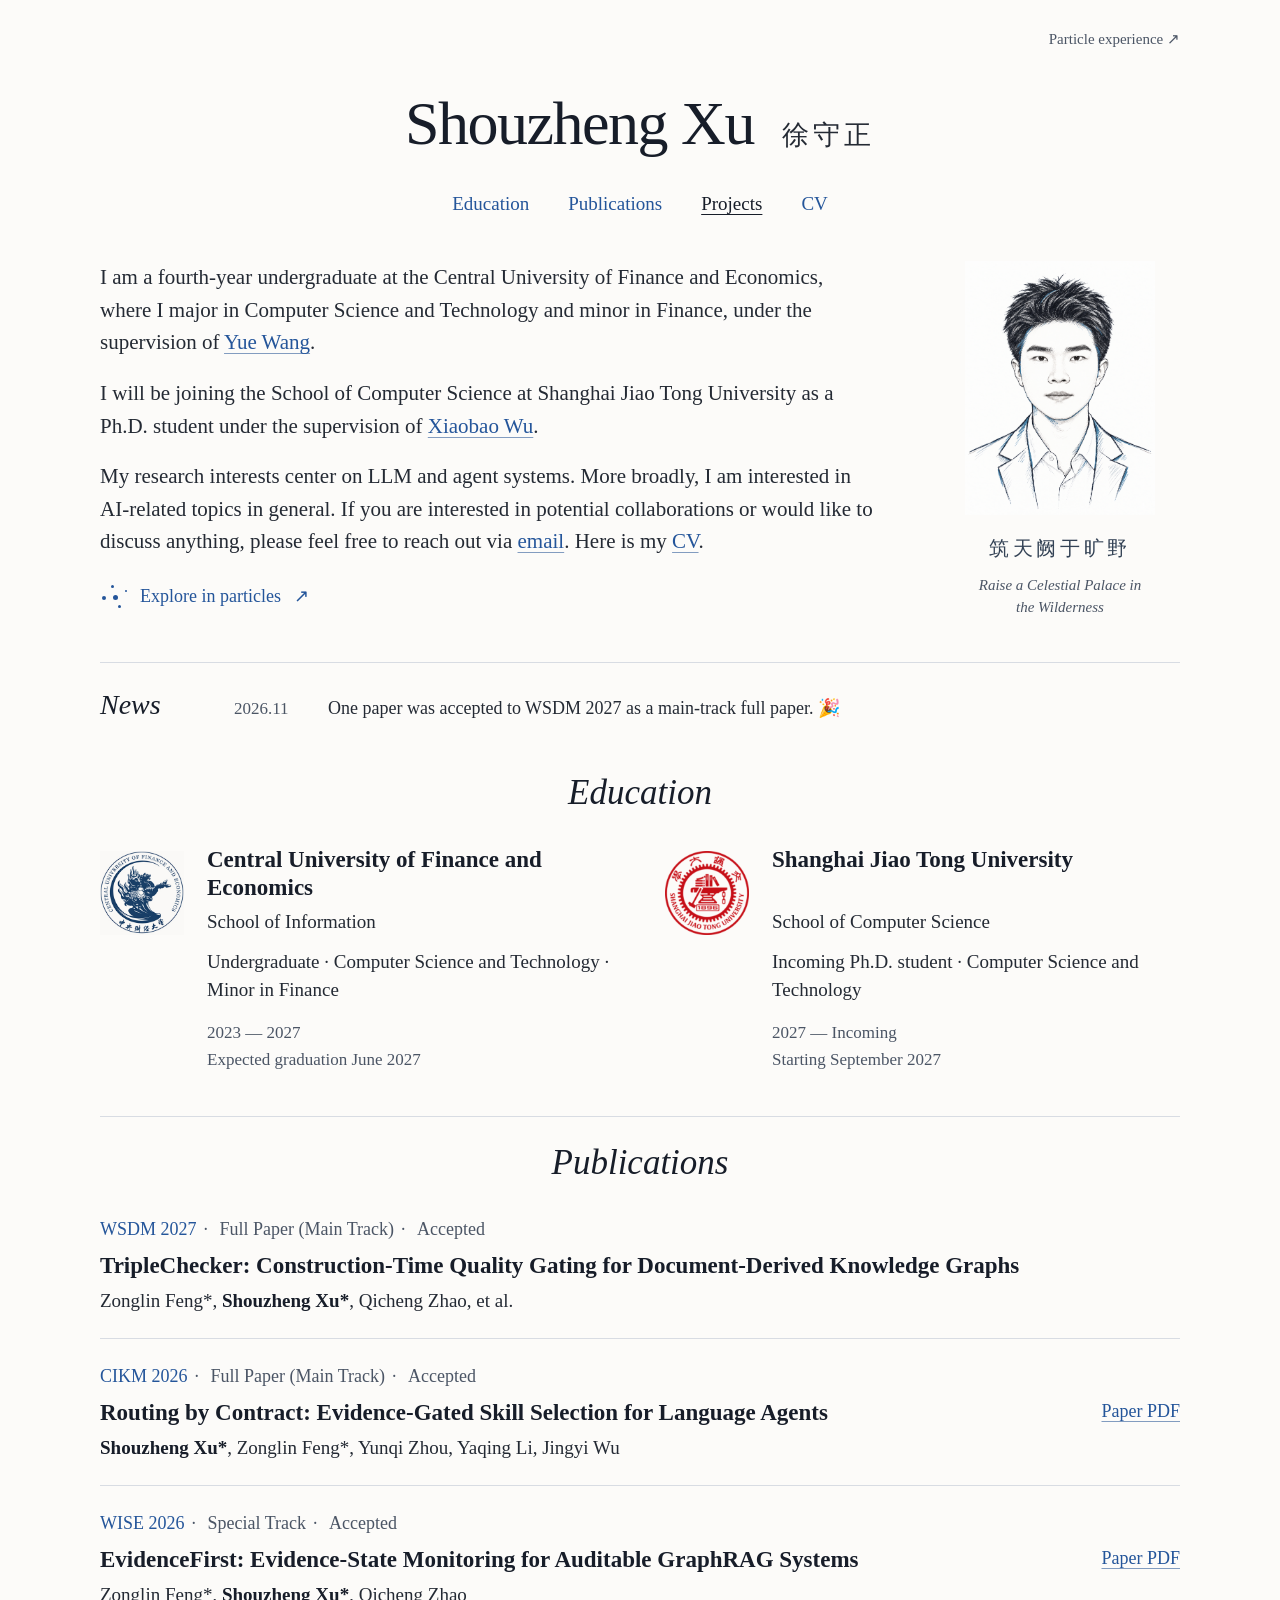
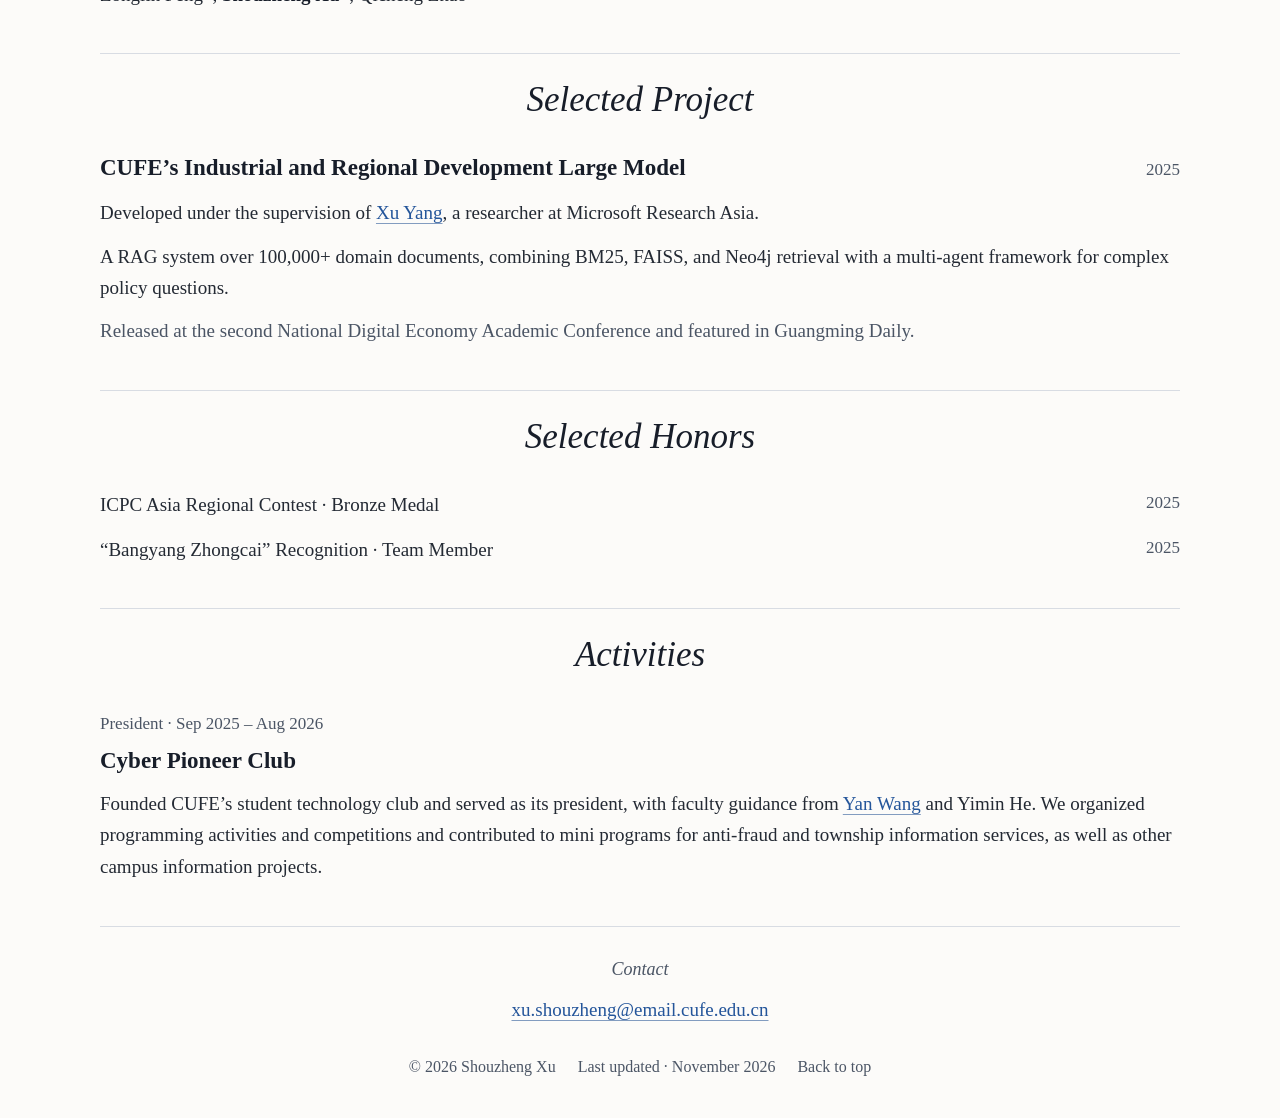
==== commit 67f8f38a: "Unify homepage, CV, and particle experience in English" ====
--- a/index.html
+++ b/index.html
@@ -12,73 +12,73 @@
   <link rel="canonical" href="https://shouzhengxu.github.io/">
   <link rel="icon" href="assets/favicon.svg?v=2" type="image/svg+xml">
   <link rel="stylesheet" href="typography.css?v=20261101">
-  <link rel="stylesheet" href="styles.css?v=20261104">
-  <script src="site.js?v=20261029" defer></script>
+  <link rel="stylesheet" href="styles.css?v=20261104-english">
+  <script src="site.js?v=20261104-english" defer></script>
   <script src="analytics.js?v=20261102" defer></script>
   <title>Shouzheng Xu · 徐守正</title>
 </head>
 <body class="home-page">
-  <a class="skip-link" href="#main"><span data-lang="en">Skip to content</span><span data-lang="zh">跳至正文</span></a>
+  <a class="skip-link" href="#main">Skip to content</a>
   <header id="about" class="site-header" aria-labelledby="name">
     <div class="header-inner">
-      <div class="page-tools"><a class="quiet-experience" href="experience.html"><span data-lang="en">Particle experience</span><span data-lang="zh">粒子漫游</span> <span aria-hidden="true">↗</span></a><button type="button" class="language-toggle" data-language-toggle aria-label="切换为中文">中文</button></div>
+      <div class="page-tools"><a class="quiet-experience" href="experience.html">Particle experience <span aria-hidden="true">↗</span></a></div>
 
     </div>
   </header>
 
   <main id="main" class="page-shell">
-    <section class="hero" aria-label="Introduction" data-label-en="Introduction" data-label-zh="个人简介">
+    <section class="hero" aria-label="Introduction">
       <div class="hero-heading">
       <h1 id="name">Shouzheng Xu<span class="chinese-name" lang="zh-CN">徐守正</span></h1>
-      <nav aria-label="Main navigation" data-label-en="Main navigation" data-label-zh="主导航">
-        <a href="#education"><span data-lang="en">Education</span><span data-lang="zh">教育经历</span></a>
-        <a href="#research"><span data-lang="en">Publications</span><span data-lang="zh">学术论文</span></a>
-        <a href="#projects"><span data-lang="en">Projects</span><span data-lang="zh">研究项目</span></a>
-        <a href="cv.html"><span data-lang="en">CV</span><span data-lang="zh">简历</span></a>
+      <nav aria-label="Main navigation">
+        <a href="#education">Education</a>
+        <a href="#research">Publications</a>
+        <a href="#projects">Projects</a>
+        <a href="cv.html">CV</a>
       </nav>
       </div>
       <div class="hero-copy">
-        <p class="bio"><span data-lang="en">I am a fourth-year undergraduate at the Central University of Finance and Economics, where I major in Computer Science and Technology and minor in Finance, under the supervision of <a href="https://scholar.google.com/citations?hl=zh-CN&amp;user=7Q6fTrMAAAAJ" target="_blank" rel="noopener noreferrer">Yue Wang</a>.</span><span data-lang="zh">我是中央财经大学计算机科学与技术专业的大四本科生，辅修金融学，导师为 <a href="https://scholar.google.com/citations?hl=zh-CN&amp;user=7Q6fTrMAAAAJ" target="_blank" rel="noopener noreferrer">王悦</a>老师。</span></p>
-        <p class="next-step"><span data-lang="en">I will be joining the School of Computer Science at Shanghai Jiao Tong University as a Ph.D. student under the supervision of <a href="https://bobxwu.github.io/" target="_blank" rel="noopener noreferrer">Xiaobao Wu</a>.</span><span data-lang="zh">我将赴上海交通大学计算机学院攻读博士学位，在 <a href="https://bobxwu.github.io/" target="_blank" rel="noopener noreferrer">吴小宝</a>老师的指导下学习与研究。</span></p>
-        <p class="research-intro"><span data-lang="en">My research interests center on LLM and agent systems. More broadly, I am interested in AI-related topics in general. If you are interested in potential collaborations or would like to discuss anything, please feel free to reach out via <a href="mailto:xu.shouzheng@email.cufe.edu.cn">email</a>. Here is my <a href="cv.html">CV</a>.</span><span data-lang="zh">我的研究兴趣主要围绕大语言模型与智能体系统，也广泛关注人工智能相关问题。欢迎通过<a href="mailto:xu.shouzheng@email.cufe.edu.cn">邮件</a>交流研究想法、探讨合作。这里是我的<a href="cv.html">简历</a>。</span></p>
-        <a class="experience-link" href="experience.html"><span class="particle-mark" aria-hidden="true"><i></i><i></i><i></i><i></i><i></i></span><span data-lang="en">Explore in particles</span><span data-lang="zh">进入粒子空间</span><span class="link-arrow" aria-hidden="true">↗</span></a>
+        <p class="bio">I am a fourth-year undergraduate at the Central University of Finance and Economics, where I major in Computer Science and Technology and minor in Finance, under the supervision of <a href="https://scholar.google.com/citations?hl=zh-CN&amp;user=7Q6fTrMAAAAJ" target="_blank" rel="noopener noreferrer">Yue Wang</a>.</p>
+        <p class="next-step">I will be joining the School of Computer Science at Shanghai Jiao Tong University as a Ph.D. student under the supervision of <a href="https://bobxwu.github.io/" target="_blank" rel="noopener noreferrer">Xiaobao Wu</a>.</p>
+        <p class="research-intro">My research interests center on LLM and agent systems. More broadly, I am interested in AI-related topics in general. If you are interested in potential collaborations or would like to discuss anything, please feel free to reach out via <a href="mailto:xu.shouzheng@email.cufe.edu.cn">email</a>. Here is my <a href="cv.html">CV</a>.</p>
+        <a class="experience-link" href="experience.html"><span class="particle-mark" aria-hidden="true"><i></i><i></i><i></i><i></i><i></i></span>Explore in particles<span class="link-arrow" aria-hidden="true">↗</span></a>
       </div>
-      <figure class="hero-portrait"><a href="experience.html" aria-label="Explore the portrait in 3D particles" data-label-en="Explore the portrait in 3D particles" data-label-zh="在三维粒子中欣赏画像"><img src="assets/portrait-ink.png" alt="Ink portrait of Shouzheng Xu, with blue accents" data-alt-en="Ink portrait of Shouzheng Xu, with blue accents" data-alt-zh="徐守正的水墨肖像，以蓝色线条勾勒" width="1086" height="1448" fetchpriority="high"></a>
-        <figcaption class="epigraph" aria-label="Personal motto" data-label-en="Personal motto" data-label-zh="座右铭">
+      <figure class="hero-portrait"><a href="experience.html" aria-label="Explore the portrait in 3D particles"><img src="assets/portrait-ink.png" alt="Ink portrait of Shouzheng Xu, with blue accents" width="1086" height="1448" fetchpriority="high"></a>
+        <figcaption class="epigraph" aria-label="Personal motto">
           <blockquote lang="zh-CN">筑天阙于旷野</blockquote>
-          <p data-lang="en">Raise a Celestial Palace in the Wilderness</p>
+          <p>Raise a Celestial Palace in the Wilderness</p>
         </figcaption>
       </figure>
     </section>
 
 
     <section id="news" class="news-section" aria-labelledby="news-title">
-      <h2 id="news-title"><span data-lang="en">News</span><span data-lang="zh">近况</span></h2>
+      <h2 id="news-title">News</h2>
       <ul class="news-list">
-        <li><time datetime="2026-11">2026.11</time><p><span data-lang="en">One paper was accepted to WSDM 2027 as a main-track full paper. 🎉</span><span data-lang="zh">一篇论文获 WSDM 2027 主会长文录用。🎉</span></p></li>
+        <li><time datetime="2026-11">2026.11</time><p>One paper was accepted to WSDM 2027 as a main-track full paper. 🎉</p></li>
       </ul>
     </section>
 
     <section id="education" class="content-section" aria-labelledby="education-title">
-      <div class="section-heading"><div><h2 id="education-title"><span data-lang="en">Education</span><span data-lang="zh">教育经历</span></h2></div></div>
+      <div class="section-heading"><div><h2 id="education-title">Education</h2></div></div>
       <div class="education-list">
         <article class="education-row">
-          <img class="school-emblem" src="assets/cufe-emblem.jpg" alt="Central University of Finance and Economics emblem" data-alt-en="Central University of Finance and Economics emblem" data-alt-zh="中央财经大学校徽" width="250" height="250" loading="lazy">
-          <div class="education-copy"><h3><span data-lang="en">Central University of Finance and Economics</span><span data-lang="zh">中央财经大学</span></h3><p class="school-faculty"><span data-lang="en">School of Information</span><span data-lang="zh">信息学院</span></p><p class="degree-line"><span data-lang="en">Undergraduate · Computer Science and Technology · Minor in Finance</span><span data-lang="zh">本科 · 计算机科学与技术 · 辅修金融学</span></p><span class="education-date">2023 — 2027</span><span class="admission-note"><span data-lang="en">Expected graduation June 2027</span><span data-lang="zh">预计于 2027 年 6 月毕业</span></span></div>
+          <img class="school-emblem" src="assets/cufe-emblem.jpg" alt="Central University of Finance and Economics emblem" width="250" height="250" loading="lazy">
+          <div class="education-copy"><h3>Central University of Finance and Economics</h3><p class="school-faculty">School of Information</p><p class="degree-line">Undergraduate · Computer Science and Technology · Minor in Finance</p><span class="education-date">2023 — 2027</span><span class="admission-note">Expected graduation June 2027</span></div>
         </article>
         <article class="education-row">
-          <img class="school-emblem" src="assets/sjtu-emblem.png" alt="Shanghai Jiao Tong University emblem" data-alt-en="Shanghai Jiao Tong University emblem" data-alt-zh="上海交通大学校徽" width="240" height="240" loading="lazy">
-          <div class="education-copy"><h3><span data-lang="en">Shanghai Jiao Tong University</span><span data-lang="zh">上海交通大学</span></h3><p class="school-faculty"><span data-lang="en">School of Computer Science</span><span data-lang="zh">计算机学院</span></p><p class="degree-line"><span data-lang="en">Incoming Ph.D. student · Computer Science and Technology</span><span data-lang="zh">拟入学博士生 · 计算机科学与技术</span></p><span class="education-date"><span data-lang="en">2027 — Incoming</span><span data-lang="zh">2027 — 即将入学</span></span><span class="admission-note"><span data-lang="en">Starting September 2027</span><span data-lang="zh">将于 2027 年 9 月入学</span></span></div>
+          <img class="school-emblem" src="assets/sjtu-emblem.png" alt="Shanghai Jiao Tong University emblem" width="240" height="240" loading="lazy">
+          <div class="education-copy"><h3>Shanghai Jiao Tong University</h3><p class="school-faculty">School of Computer Science</p><p class="degree-line">Incoming Ph.D. student · Computer Science and Technology</p><span class="education-date">2027 — Incoming</span><span class="admission-note">Starting September 2027</span></div>
         </article>
       </div>
     </section>
 
     <section id="research" class="content-section" aria-labelledby="research-title">
-      <div class="section-heading"><div><h2 id="research-title"><span data-lang="en">Publications</span><span data-lang="zh">学术论文</span></h2></div></div>
+      <div class="section-heading"><div><h2 id="research-title">Publications</h2></div></div>
 
       <article class="paper" id="triplechecker">
         <div class="paper-copy">
-          <div class="paper-meta"><span class="venue">WSDM 2027</span><span class="paper-track"><span data-lang="en">Full Paper (Main Track)</span><span data-lang="zh">主会长文</span></span><span class="status"><span data-lang="en">Accepted</span><span data-lang="zh">已录用</span></span></div>
+          <div class="paper-meta"><span class="venue">WSDM 2027</span><span class="paper-track">Full Paper (Main Track)</span><span class="status">Accepted</span></div>
           <h3>TripleChecker: Construction-Time Quality Gating for Document-Derived Knowledge Graphs</h3>
           <p class="paper-authors">Zonglin Feng*, <strong>Shouzheng Xu*</strong>, Qicheng Zhao, et al.</p>
         </div>
@@ -86,40 +86,40 @@
 
       <article class="paper">
         <div class="paper-copy">
-          <div class="paper-meta"><span class="venue">CIKM 2026</span><span class="paper-track"><span data-lang="en">Full Paper (Main Track)</span><span data-lang="zh">主会长文</span></span><span class="status"><span data-lang="en">Accepted</span><span data-lang="zh">已录用</span></span></div>
+          <div class="paper-meta"><span class="venue">CIKM 2026</span><span class="paper-track">Full Paper (Main Track)</span><span class="status">Accepted</span></div>
           <h3>Routing by Contract: Evidence-Gated Skill Selection for Language Agents</h3>
           <p class="paper-authors"><strong>Shouzheng Xu*</strong>, Zonglin Feng*, Yunqi Zhou, Yaqing Li, Jingyi Wu</p>
         </div>
-        <a class="paper-link" href="assets/papers/routing-by-contract.pdf" target="_blank" rel="noopener noreferrer"><span data-lang="en">Paper PDF</span><span data-lang="zh">论文 PDF</span></a>
+        <a class="paper-link" href="assets/papers/routing-by-contract.pdf" target="_blank" rel="noopener noreferrer">Paper PDF</a>
       </article>
 
       <article class="paper">
         <div class="paper-copy">
-          <div class="paper-meta"><span class="venue">WISE 2026</span><span class="paper-track"><span data-lang="en">Special Track</span><span data-lang="zh">专题轨道</span></span><span class="status"><span data-lang="en">Accepted</span><span data-lang="zh">已录用</span></span></div>
+          <div class="paper-meta"><span class="venue">WISE 2026</span><span class="paper-track">Special Track</span><span class="status">Accepted</span></div>
           <h3>EvidenceFirst: Evidence-State Monitoring for Auditable GraphRAG Systems</h3>
           <p class="paper-authors">Zonglin Feng*, <strong>Shouzheng Xu*</strong>, Qicheng Zhao</p>
         </div>
-        <a class="paper-link" href="assets/papers/evidencefirst.pdf" target="_blank" rel="noopener noreferrer"><span data-lang="en">Paper PDF</span><span data-lang="zh">论文 PDF</span></a>
+        <a class="paper-link" href="assets/papers/evidencefirst.pdf" target="_blank" rel="noopener noreferrer">Paper PDF</a>
       </article>
     </section>
 
     <section id="projects" class="content-section" aria-labelledby="projects-title">
-      <div class="section-heading"><h2 id="projects-title"><span data-lang="en">Selected Project</span><span data-lang="zh">代表项目</span></h2></div>
+      <div class="section-heading"><h2 id="projects-title">Selected Project</h2></div>
       <article class="project-entry">
-        <div class="project-heading"><h3><span data-lang="en">CUFE’s Industrial and Regional Development Large Model</span><span data-lang="zh">中央财经大学区域与产业发展大模型</span></h3><time>2025</time></div>
-        <p class="project-supervision"><span data-lang="en">Developed under the supervision of <a href="https://github.com/peteryang1" target="_blank" rel="noopener noreferrer">Xu Yang</a>, a researcher at Microsoft Research Asia.</span><span data-lang="zh">在微软亚洲研究院研究员<a href="https://github.com/peteryang1" target="_blank" rel="noopener noreferrer">杨叙</a>的指导下开展。</span></p>
-        <p><span data-lang="en">A RAG system over 100,000+ domain documents, combining BM25, FAISS, and Neo4j retrieval with a multi-agent framework for complex policy questions.</span><span data-lang="zh">面向十万余份领域文档构建 RAG 系统，融合 BM25、FAISS 与 Neo4j 检索，并通过多智能体协作处理复杂政策问题。</span></p>
-        <p class="project-outcome"><span data-lang="en">Released at the second National Digital Economy Academic Conference and featured in Guangming Daily.</span><span data-lang="zh">成果于第二届全国数字经济学术年会发布，获《光明日报》报道。</span></p>
+        <div class="project-heading"><h3>CUFE’s Industrial and Regional Development Large Model</h3><time>2025</time></div>
+        <p class="project-supervision">Developed under the supervision of <a href="https://github.com/peteryang1" target="_blank" rel="noopener noreferrer">Xu Yang</a>, a researcher at Microsoft Research Asia.</p>
+        <p>A RAG system over 100,000+ domain documents, combining BM25, FAISS, and Neo4j retrieval with a multi-agent framework for complex policy questions.</p>
+        <p class="project-outcome">Released at the second National Digital Economy Academic Conference and featured in Guangming Daily.</p>
       </article>
     </section>
 
     <div class="closing-sections">
-      <section id="honors" class="content-section" aria-labelledby="honors-title"><div class="section-heading"><div><h2 id="honors-title"><span data-lang="en">Selected Honors</span><span data-lang="zh">主要荣誉</span></h2></div></div><ul class="honors-list"><li><span><span data-lang="en">ICPC Asia Regional Contest · Bronze Medal</span><span data-lang="zh">ICPC 亚洲区域赛 · 铜奖</span></span><time>2025</time></li><li><span><span data-lang="en">“Bangyang Zhongcai” Recognition · Team Member</span><span data-lang="zh">“榜样中财”称号 · 团队成员</span></span><time>2025</time></li></ul></section>
-      <section id="community" class="content-section" aria-labelledby="community-title"><div class="section-heading"><h2 id="community-title"><span data-lang="en">Activities</span><span data-lang="zh">社团活动</span></h2></div><article class="community-entry"><span class="small-label"><span data-lang="en">President · Sep 2025 – Aug 2026</span><span data-lang="zh">社长 · 2025 年 9 月 — 2026 年 8 月</span></span><h3 id="community-name"><span data-lang="en">Cyber Pioneer Club</span><span data-lang="zh">Cyber 先锋社</span></h3><p><span data-lang="en">Founded CUFE’s student technology club and served as its president, with faculty guidance from <a href="https://scholar.google.com/citations?hl=zh-CN&amp;user=5prd2BQAAAAJ" target="_blank" rel="noopener noreferrer">Yan Wang</a> and Yimin He. We organized programming activities and competitions and contributed to mini programs for anti-fraud and township information services, as well as other campus information projects.</span><span data-lang="zh">创办中央财经大学 Cyber 先锋社并担任社长，指导老师为 <a href="https://scholar.google.com/citations?hl=zh-CN&amp;user=5prd2BQAAAAJ" target="_blank" rel="noopener noreferrer">王焱</a>和贺译民。我们组织编程活动与竞赛，参与反诈、乡镇信息服务小程序开发及其他校园信息化项目。</span></p></article></section>
+      <section id="honors" class="content-section" aria-labelledby="honors-title"><div class="section-heading"><div><h2 id="honors-title">Selected Honors</h2></div></div><ul class="honors-list"><li><span>ICPC Asia Regional Contest · Bronze Medal</span><time>2025</time></li><li><span>“Bangyang Zhongcai” Recognition · Team Member</span><time>2025</time></li></ul></section>
+      <section id="community" class="content-section" aria-labelledby="community-title"><div class="section-heading"><h2 id="community-title">Activities</h2></div><article class="community-entry"><span class="small-label">President · Sep 2025 – Aug 2026</span><h3 id="community-name">Cyber Pioneer Club</h3><p>Founded CUFE’s student technology club and served as its president, with faculty guidance from <a href="https://scholar.google.com/citations?hl=zh-CN&amp;user=5prd2BQAAAAJ" target="_blank" rel="noopener noreferrer">Yan Wang</a> and Yimin He. We organized programming activities and competitions and contributed to mini programs for anti-fraud and township information services, as well as other campus information projects.</p></article></section>
     </div>
 
-    <p class="contact-line"><span><span data-lang="en">Contact</span><span data-lang="zh">联系</span></span><a href="mailto:xu.shouzheng@email.cufe.edu.cn">xu.shouzheng@email.cufe.edu.cn</a></p>
+    <p class="contact-line"><span>Contact</span><a href="mailto:xu.shouzheng@email.cufe.edu.cn">xu.shouzheng@email.cufe.edu.cn</a></p>
   </main>
-  <footer class="site-footer page-shell"><span>© 2026 Shouzheng Xu</span><span><span data-lang="en">Last updated · November 2026</span><span data-lang="zh">最近更新 · 2026 年 11 月</span></span><a href="#about"><span data-lang="en">Back to top</span><span data-lang="zh">返回顶部</span></a></footer>
+  <footer class="site-footer page-shell"><span>© 2026 Shouzheng Xu</span><span>Last updated · November 2026</span><a href="#about">Back to top</a></footer>
 </body>
 </html>
--- a/styles.css
+++ b/styles.css
@@ -21,9 +21,6 @@
 img { display: block; max-width: 100%; }
 svg { display: block; }
 [hidden] { display: none !important; }
-html[lang="en"] [data-lang="zh"], html[lang="zh-CN"] [data-lang="en"] { display: none !important; }
-html[lang="zh-CN"] { --font: var(--chinese); }
-html[lang="zh-CN"] body { font-weight: 500; }
 
 /* A paper-like page, with an ink portrait and a quiet personal epigraph. */
 .page-shell, .header-inner { max-width: 1160px; padding-inline: 40px; margin-inline: auto; }
@@ -31,7 +28,6 @@
 .page-tools { display: flex; align-items: center; justify-content: flex-end; gap: 24px; margin-bottom: 36px; font-size: 15px; }
 .quiet-experience { text-decoration: none; color: var(--muted); }
 .quiet-experience:hover { color: var(--blue); }
-.language-toggle { background: transparent; border: 0; border-left: 1px solid var(--line); padding: 3px 0 3px 22px; color: var(--blue); cursor: pointer; font: 16px/1.4 var(--latin); min-width: 54px; min-height: 32px; }
 h1 { font: 400 58px/1.18 var(--latin); letter-spacing: -1.5px; display: flex; flex-wrap: wrap; align-items: baseline; gap: 8px 23px; }
 .chinese-name { font: 500 24px/1.4 var(--chinese); letter-spacing: 3px; color: var(--body); white-space: nowrap; }
 .hero-heading h1 { justify-content: center; font-size: 62px; line-height: 1.15; gap: 12px 28px; }
@@ -62,13 +58,10 @@
 .epigraph { margin: 15px auto 0; text-align: center; }
 .epigraph blockquote { font: 500 20px/1.8 var(--chinese); letter-spacing: .18em; color: #334255; margin: 0; }
 .epigraph p { margin: 8px auto 0; color: var(--muted); font: italic 15px/1.5 var(--latin); text-wrap: pretty; }
-html[lang="zh-CN"] .hero-copy { line-height: 1.9; }
-html[lang="zh-CN"] .section-heading h2 { font-style: normal; font-size: 29px; letter-spacing: .12em; }
 .hero-copy a, .project-supervision a, .community-entry a { white-space: nowrap; }
 .next-step, .research-intro { margin-top: 18px; }
 .news-section { display: grid; grid-template-columns: 110px minmax(0, 1fr); gap: 24px; align-items: baseline; margin-top: 42px; padding-top: 24px; border-top: 1px solid var(--line); }
 .news-section h2 { font-size: 28px; font-style: italic; font-weight: 400; line-height: 1.3; }
-html[lang="zh-CN"] .news-section h2 { font-size: 25px; font-style: normal; letter-spacing: .1em; }
 .news-list { list-style: none; margin: 0; padding: 0; }
 .news-list li { display: grid; grid-template-columns: 78px minmax(0, 1fr); gap: 16px; align-items: baseline; font-size: 18px; }
 .news-list li + li { margin-top: 12px; }
@@ -135,7 +128,6 @@
 .cv-portrait { width: 108px; height: auto; }
 .cv-section { padding-top: 30px; }
 .cv-section h2 { font-size: 28px; font-style: italic; font-weight: 400; line-height: 1.3; padding-bottom: 9px; border-bottom: 1px solid var(--line); margin-bottom: 18px; }
-html[lang="zh-CN"] .cv-section h2 { font-style: normal; letter-spacing: .08em; }
 .cv-item { margin-bottom: 20px; }
 .cv-item h3 { font-size: 19px; }
 .cv-item p, .cv-item li { font-size: 17px; }
